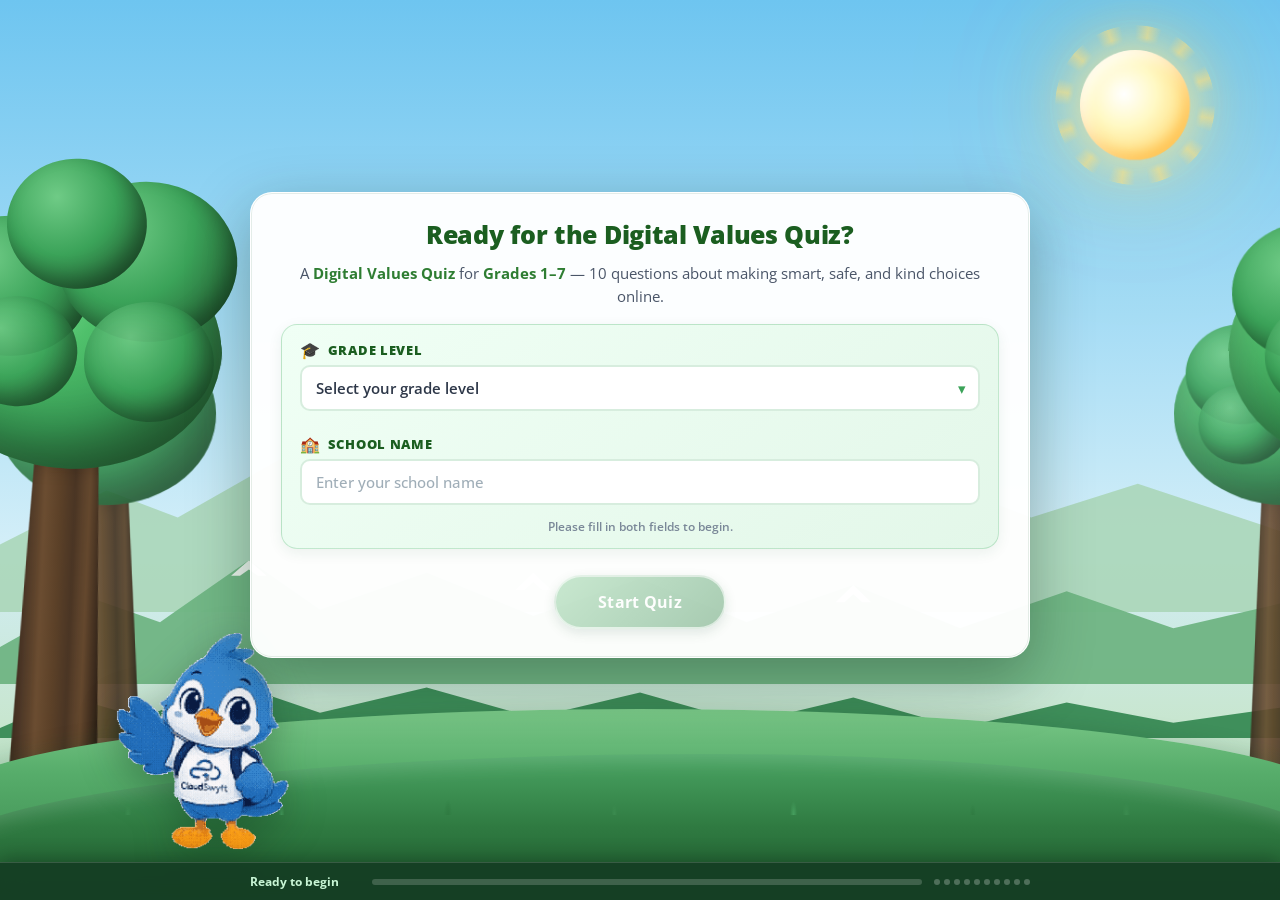
==== assessment/assessment.html @ fed589c4 "Add files via upload" ====
<!DOCTYPE html>
<html lang="en">
<head>
  <meta charset="UTF-8">
  <meta name="viewport" content="width=device-width, initial-scale=1.0">
  <title>Digital Values Quiz · Forest Adventure</title>
  <link href="https://fonts.googleapis.com/css2?family=Open+Sans:wght@400;600;700;800&display=swap" rel="stylesheet">
  <link rel="stylesheet" href="assessment-style.css">
</head>
<body>

  <!-- ============================================== -->
  <!-- FOREST SCENE BACKGROUND                        -->
  <!-- ============================================== -->
  <div class="sky" aria-hidden="true">
    <div class="sun">
      <div class="sun-rays"></div>
      <div class="sun-core"></div>
    </div>
    <div class="cloud cloud-1"></div>
    <div class="cloud cloud-2"></div>
    <div class="cloud cloud-3"></div>
    <div class="cloud cloud-4"></div>
  </div>

  <div class="mountains" aria-hidden="true">
    <svg class="ridge ridge-far" preserveAspectRatio="none" viewBox="0 0 1440 320">
      <path d="M0,220 L120,140 L200,180 L320,90 L440,160 L560,100 L680,170 L800,110
               L920,180 L1040,120 L1160,180 L1280,130 L1440,200 L1440,320 L0,320 Z"
            fill="#a8d5b5"/>
    </svg>
    <svg class="ridge ridge-mid" preserveAspectRatio="none" viewBox="0 0 1440 320">
      <path d="M0,260 L100,180 L180,220 L280,120 L360,200 L480,140 L600,210 L720,150
               L840,220 L960,160 L1080,230 L1200,170 L1320,230 L1440,190 L1440,320 L0,320 Z"
            fill="#6fb583"/>
      <path d="M260,145 L280,120 L300,145 L290,145 L280,135 L270,145 Z" fill="#ffffff" opacity="0.9"/>
      <path d="M580,168 L600,140 L620,168 L610,168 L600,155 L590,168 Z" fill="#ffffff" opacity="0.9"/>
      <path d="M940,188 L960,160 L980,188 L970,188 L960,175 L950,188 Z" fill="#ffffff" opacity="0.9"/>
    </svg>
    <svg class="ridge ridge-near" preserveAspectRatio="none" viewBox="0 0 1440 320">
      <path d="M0,300 L80,240 L160,280 L260,210 L360,270 L480,220 L600,280 L720,230
               L840,290 L960,240 L1080,300 L1200,250 L1320,290 L1440,260 L1440,320 L0,320 Z"
            fill="#3f8f5b"/>
    </svg>
  </div>

  <div class="framing-trees" aria-hidden="true">
    <div class="tree tree-left-front">
      <div class="tree-stack">
        <div class="canopy">
          <div class="leaf-bump bump-1"></div>
          <div class="leaf-bump bump-2"></div>
          <div class="leaf-bump bump-3"></div>
          <div class="leaf-bump bump-4"></div>
          <div class="leaf-bump bump-5"></div>
        </div>
        <div class="trunk"></div>
        <div class="roots"></div>
      </div>
    </div>
    <div class="tree tree-left-back">
      <div class="tree-stack">
        <div class="canopy">
          <div class="leaf-bump bump-1"></div>
          <div class="leaf-bump bump-2"></div>
          <div class="leaf-bump bump-3"></div>
          <div class="leaf-bump bump-4"></div>
        </div>
        <div class="trunk"></div>
        <div class="roots"></div>
      </div>
    </div>
    <div class="tree tree-right-front">
      <div class="tree-stack">
        <div class="canopy">
          <div class="leaf-bump bump-1"></div>
          <div class="leaf-bump bump-2"></div>
          <div class="leaf-bump bump-3"></div>
          <div class="leaf-bump bump-4"></div>
          <div class="leaf-bump bump-5"></div>
        </div>
        <div class="trunk"></div>
        <div class="roots"></div>
      </div>
    </div>
    <div class="tree tree-right-back">
      <div class="tree-stack">
        <div class="canopy">
          <div class="leaf-bump bump-1"></div>
          <div class="leaf-bump bump-2"></div>
          <div class="leaf-bump bump-3"></div>
          <div class="leaf-bump bump-4"></div>
        </div>
        <div class="trunk"></div>
        <div class="roots"></div>
      </div>
    </div>
  </div>

  <div class="terrain" aria-hidden="true">
    <div class="hill hill-back"></div>
    <div class="hill hill-front"></div>
    <div class="grass-blades"></div>
  </div>

  <!-- ============================================== -->
  <!-- MASCOTS                                        -->
  <!-- ============================================== -->
  <div class="mascot-stage" aria-hidden="true">
    <div class="mascot-container mascot-waving visible" id="mascotWaving">
      <img src="images/mascot_waving.gif" alt="" class="mascot-img" />
    </div>

    <div class="mascot-container mascot-answering" id="mascotAnswering">
      <img src="images/mascot_answering.gif" alt="" class="mascot-img" />
    </div>
  </div>

  <!-- ============================================== -->
  <!-- MAIN QUIZ CONTAINER                            -->
  <!-- ============================================== -->
  <div class="assessment-wrapper">

    <!-- ============================================== -->
    <!-- WELCOME / LEARNER INFO SCREEN                  -->
    <!-- ============================================== -->
    <div class="page active" id="page-welcome">
      <div class="instruction-card">
        <h1>Ready for the Digital Values Quiz?</h1>

        <p>
          A <strong>Digital Values Quiz</strong> for <strong>Grades 1–7</strong> —
          10 questions about making smart, safe, and kind choices online.
        </p>

        <!-- ============================================== -->
        <!-- LEARNER INFO FORM                              -->
        <!-- ============================================== -->
        <div class="learner-form" id="learnerForm">

          <div class="form-field">
            <label class="form-label" for="gradeLevel">
              <span class="label-icon" aria-hidden="true">🎓</span>
              Grade Level
            </label>
            <div class="select-wrap">
              <select id="gradeLevel" class="form-input form-select" required>
                <option value="" disabled selected>Select your grade level</option>
                <option value="Grade 1">Grade 1</option>
                <option value="Grade 2">Grade 2</option>
                <option value="Grade 3">Grade 3</option>
                <option value="Grade 4">Grade 4</option>
                <option value="Grade 5">Grade 5</option>
                <option value="Grade 6">Grade 6</option>
                <option value="Grade 7">Grade 7</option>
                <option value="__custom__">Other (please specify)</option>
              </select>
              <span class="select-arrow" aria-hidden="true">▾</span>
            </div>
          </div>

          <div class="form-field form-field-custom" id="customGradeField" hidden>
            <label class="form-label" for="customGrade">
              <span class="label-icon" aria-hidden="true">✏️</span>
              Please specify
            </label>
            <input
              type="text"
              id="customGrade"
              class="form-input"
              placeholder="e.g., Grade 8, Kinder, SPED, etc."
              maxlength="40"
              autocomplete="off"
            />
          </div>

          <div class="form-field">
            <label class="form-label" for="schoolName">
              <span class="label-icon" aria-hidden="true">🏫</span>
              School Name
            </label>
            <input
              type="text"
              id="schoolName"
              class="form-input"
              placeholder="Enter your school name"
              maxlength="80"
              autocomplete="off"
              required
            />
          </div>

          <p class="form-hint" id="formHint">
            Fill in both fields to begin.
          </p>
        </div>

        <button class="start-btn" id="startBtn" disabled>Start Quiz</button>
      </div>
    </div>

    <!-- Question pages will be generated by JavaScript -->
    <div id="questionPages"></div>

  </div>

  <!-- Progress Bar -->
  <div class="progress-container" id="progressContainer">
    <div class="progress-inner">
      <div class="progress-label" id="progressLabel">Question 1 of 10</div>
      <div class="progress-track"><div class="progress-fill" id="progressFill"></div></div>
      <div class="progress-dots" id="progressDots"></div>
    </div>
  </div>

  <!-- ============================================== -->
  <!-- CONFIRM FINISH MODAL                           -->
  <!-- Appears when the learner clicks "Finish"       -->
  <!-- ============================================== -->
  <div class="result-modal" id="confirmModal">
    <div class="result-box confirm-box">
      <div class="confirm-icon" aria-hidden="true">⚠️</div>
      <h2>Finalize your answers?</h2>
      <p>
        Once you finalize, your answers will be <strong>locked in</strong> and
        your score will be submitted. You won't be able to change your answers
        after this step.
      </p>
      <div class="confirm-actions">
        <button class="confirm-btn confirm-cancel" id="confirmCancelBtn" type="button">
          Wait, go back
        </button>
        <button class="confirm-btn confirm-submit" id="confirmSubmitBtn" type="button">
          Yes, finalize
        </button>
      </div>
    </div>
  </div>

  <!-- ============================================== -->
  <!-- RESULT MODAL                                    -->
  <!-- ============================================== -->
  <div class="result-modal" id="resultModal">
    <div class="result-box">
      <div class="result-bird" id="resultBird">
        <div class="mini-bird">
          <div class="mini-body"></div>
          <div class="mini-head"></div>
          <div class="mini-eye"></div>
          <div class="mini-beak"></div>
        </div>
      </div>
      <h2>Quiz Complete!</h2>
      <p id="resultMessage">Saving your answers…</p>
      <div class="result-answers" id="resultAnswers"></div>
      <a href="../results/results.html" class="result-btn" id="viewResultsBtn" style="display:none;">View Results</a>
    </div>
  </div>

  <script src="../shared/questions.js"></script>
  <script src="assessment.js"></script>
</body>
</html>
---- assessment/assessment-style.css ----
/* =================================
   RESET & BASE
================================= */
* {
  margin: 0;
  padding: 0;
  box-sizing: border-box;
}

html, body {
  height: 100%;
  overflow: hidden;
}

body {
  font-family: 'Open Sans', sans-serif;
  min-height: 100vh;
  background: linear-gradient(180deg,
    #6ec5f0 0%,
    #a5dcf5 35%,
    #d2eef8 60%,
    #c8e6d0 80%,
    #8fc99a 100%);
  position: relative;
  display: flex;
  flex-direction: column;
  align-items: center;
  justify-content: center;
  padding: 50px 20px 100px;
}

/* =================================
   SKY LAYER
================================= */
.sky {
  position: fixed;
  inset: 0;
  z-index: 0;
  pointer-events: none;
  overflow: hidden;
  contain: strict;
}

.sun {
  position: absolute;
  top: 50px;
  right: 90px;
  width: 110px;
  height: 110px;
  display: flex;
  align-items: center;
  justify-content: center;
}

.sun-core {
  position: absolute;
  inset: 0;
  border-radius: 50%;
  background: radial-gradient(
    circle at 40% 40%,
    #FFFFFF 0%,
    #FFF9C4 35%,
    #FFE082 70%,
    #FFD54F 100%
  );
  box-shadow:
    inset -6px -8px 12px rgba(255, 143, 0, 0.3),
    inset 6px 8px 14px rgba(255, 255, 255, 0.8),
    0 0 50px rgba(255, 235, 150, 0.9),
    0 0 110px rgba(255, 213, 79, 0.55),
    0 0 200px rgba(255, 213, 79, 0.3);
  animation: sunPulse 5s ease-in-out infinite alternate;
  will-change: transform;
  z-index: 2;
}

.sun-rays {
  position: absolute;
  inset: -25px;
  border-radius: 50%;
  background:
    conic-gradient(
      from 0deg,
      transparent 0deg, rgba(255, 224, 130, 0.55) 10deg, transparent 20deg,
      transparent 30deg, rgba(255, 224, 130, 0.55) 40deg, transparent 50deg,
      transparent 60deg, rgba(255, 224, 130, 0.55) 70deg, transparent 80deg,
      transparent 90deg, rgba(255, 224, 130, 0.55) 100deg, transparent 110deg,
      transparent 120deg, rgba(255, 224, 130, 0.55) 130deg, transparent 140deg,
      transparent 150deg, rgba(255, 224, 130, 0.55) 160deg, transparent 170deg,
      transparent 180deg, rgba(255, 224, 130, 0.55) 190deg, transparent 200deg,
      transparent 210deg, rgba(255, 224, 130, 0.55) 220deg, transparent 230deg,
      transparent 240deg, rgba(255, 224, 130, 0.55) 250deg, transparent 260deg,
      transparent 270deg, rgba(255, 224, 130, 0.55) 280deg, transparent 290deg,
      transparent 300deg, rgba(255, 224, 130, 0.55) 310deg, transparent 320deg,
      transparent 330deg, rgba(255, 224, 130, 0.55) 340deg, transparent 350deg
    );
  -webkit-mask: radial-gradient(circle, transparent 55%, #000 60%, #000 75%, transparent 80%);
  mask: radial-gradient(circle, transparent 55%, #000 60%, #000 75%, transparent 80%);
  animation: sunSpin 24s linear infinite;
  will-change: transform;
  z-index: 1;
}

@keyframes sunPulse {
  0%   { transform: scale(1); }
  100% { transform: scale(1.06); }
}

@keyframes sunSpin {
  0%   { transform: rotate(0deg); }
  100% { transform: rotate(360deg); }
}

.cloud {
  position: absolute;
  background: #ffffff;
  border-radius: 100px;
  box-shadow:
    inset 0 -8px 16px rgba(150, 190, 220, 0.15),
    0 4px 20px rgba(120, 170, 210, 0.15);
  opacity: 0.92;
  will-change: transform;
}

.cloud::before,
.cloud::after {
  content: '';
  position: absolute;
  background: #ffffff;
  border-radius: 50%;
  box-shadow: inset 0 -6px 12px rgba(150, 190, 220, 0.12);
}

.cloud-1 {
  width: 200px; height: 60px; top: 8%; left: -220px;
  animation: cloudDrift1 42s linear infinite;
}
.cloud-1::before { width: 90px; height: 90px; top: -42px; left: 30px; }
.cloud-1::after  { width: 72px; height: 72px; top: -28px; right: 24px; }

.cloud-2 {
  width: 150px; height: 48px; top: 18%; left: -220px; opacity: 0.85;
  animation: cloudDrift2 55s linear infinite; animation-delay: -12s;
}
.cloud-2::before { width: 68px; height: 68px; top: -32px; left: 22px; }
.cloud-2::after  { width: 54px; height: 54px; top: -22px; right: 18px; }

.cloud-3 {
  width: 110px; height: 36px; top: 28%; left: -220px; opacity: 0.75;
  animation: cloudDrift3 70s linear infinite; animation-delay: -28s;
}
.cloud-3::before { width: 50px; height: 50px; top: -24px; left: 15px; }
.cloud-3::after  { width: 40px; height: 40px; top: -16px; right: 13px; }

.cloud-4 {
  width: 85px; height: 28px; top: 5%; left: -220px; opacity: 0.7;
  animation: cloudDrift4 85s linear infinite; animation-delay: -50s;
}
.cloud-4::before { width: 38px; height: 38px; top: -18px; left: 12px; }
.cloud-4::after  { width: 30px; height: 30px; top: -12px; right: 10px; }

@keyframes cloudDrift1 { 0% { transform: translateX(0); } 100% { transform: translateX(calc(100vw + 260px)); } }
@keyframes cloudDrift2 { 0% { transform: translateX(0); } 100% { transform: translateX(calc(100vw + 220px)); } }
@keyframes cloudDrift3 { 0% { transform: translateX(0); } 100% { transform: translateX(calc(100vw + 180px)); } }
@keyframes cloudDrift4 { 0% { transform: translateX(0); } 100% { transform: translateX(calc(100vw + 140px)); } }

/* =================================
   DISTANT MOUNTAINS
================================= */
.mountains {
  position: fixed;
  left: 0;
  right: 0;
  bottom: 18vh;
  height: 42vh;
  z-index: 1;
  pointer-events: none;
  contain: strict;
}

.ridge {
  position: absolute;
  left: 0;
  width: 100%;
  display: block;
}

.ridge-far  { bottom: 14vh; height: 24vh; opacity: 0.85; }
.ridge-mid  { bottom: 6vh;  height: 22vh; opacity: 0.95; }
.ridge-near { bottom: 0;    height: 18vh; }

/* =================================
   FRAMING TREES
================================= */
.framing-trees {
  position: fixed;
  inset: 0;
  z-index: 2;
  pointer-events: none;
  contain: strict;
}

.tree {
  position: absolute;
  bottom: 0;
  width: 0;
  height: 0;
}

.tree-stack {
  position: absolute;
  bottom: 0;
  left: 0;
  display: flex;
  flex-direction: column;
  align-items: center;
  justify-content: flex-end;
  transform-origin: bottom center;
}

.trunk {
  position: relative;
  width: 90px;
  height: 52vh;
  background: linear-gradient(90deg,
    #2b1c11 0%, #4a3524 15%, #6b4d31 30%, #5c4128 45%,
    #4a3524 60%, #6b4d31 75%, #4a3524 88%, #2b1c11 100%);
  border-radius: 8px 8px 4px 4px;
  clip-path: polygon(18% 0%, 82% 0%, 100% 100%, 0% 100%);
  box-shadow:
    inset -12px 0 24px rgba(0, 0, 0, 0.45),
    inset 12px 0 20px rgba(255, 220, 180, 0.06);
  z-index: 2;
}

.roots {
  position: relative;
  width: 150px;
  height: 40px;
  margin-top: -12px;
  border-radius: 50% 50% 40% 40% / 100% 100% 20% 20%;
  background: radial-gradient(
    ellipse at 50% 15%,
    #4a3524 0%, #3d2a1c 45%, #2b1c11 80%, #1a0f08 100%);
  box-shadow:
    inset -10px -8px 20px rgba(0, 0, 0, 0.5),
    inset 10px -6px 16px rgba(255, 220, 180, 0.05);
  z-index: 1;
}

.canopy {
  position: relative;
  width: 0;
  height: 0;
  margin-bottom: -10px;
  z-index: 3;
  animation: canopySway 9s ease-in-out infinite alternate;
  transform-origin: center bottom;
}

@keyframes canopySway {
  0%   { transform: rotate(-1.2deg); }
  100% { transform: rotate(1.2deg); }
}

.canopy::before {
  content: '';
  position: absolute;
  left: 50%;
  bottom: 0;
  transform: translate(-50%, 0);
  width: 300px;
  height: 240px;
  background: radial-gradient(
    ellipse at 35% 30%,
    #7cdb93 0%, #4fc06b 25%, #3ba359 55%, #2f7a41 80%, #1a4525 100%);
  border-radius: 50%;
  box-shadow:
    inset -20px -30px 60px rgba(0, 0, 0, 0.35),
    inset 15px 20px 40px rgba(255, 255, 255, 0.08);
}

.leaf-bump {
  position: absolute;
  border-radius: 50%;
  background: radial-gradient(
    circle at 35% 30%,
    #6fcb86 0%, #3ba359 45%, #245f33 85%, #1a4525 100%);
  box-shadow: inset -8px -10px 20px rgba(0, 0, 0, 0.3);
}

.bump-1 { width: 160px; height: 140px; bottom: 110px; left: 50%; transform: translateX(-90%); }
.bump-2 { width: 180px; height: 160px; bottom: 130px; left: 50%; transform: translateX(-10%); }
.bump-3 { width: 140px; height: 130px; bottom: 180px; left: 50%; transform: translateX(-50%); }
.bump-4 { width: 120px; height: 110px; bottom: 60px;  left: 50%; transform: translateX(-95%); opacity: 0.9; }
.bump-5 { width: 130px; height: 120px; bottom: 50px;  left: 50%; transform: translateX(10%);  opacity: 0.9; }

.tree-left-front { left: -40px; bottom: -6vh; }
.tree-left-front .tree-stack { transform: rotate(2.5deg); transform-origin: bottom center; }
.tree-left-front .trunk { width: 100px; height: 52vh; }
.tree-left-front .roots { width: 170px; }
.tree-left-front .canopy { animation-name: canopySwayLeft; }

@keyframes canopySwayLeft {
  0%   { transform: rotate(-2deg); }
  100% { transform: rotate(1deg); }
}

.tree-left-back { left: 60px; bottom: -3vh; z-index: -1; opacity: 0.9; }
.tree-left-back .tree-stack { transform: rotate(-1deg); transform-origin: bottom center; }
.tree-left-back .trunk { width: 65px; height: 46vh; }
.tree-left-back .roots { width: 110px; height: 30px; }
.tree-left-back .canopy::before { width: 220px; height: 180px; }
.tree-left-back .bump-1 { width: 110px; height: 100px; bottom: 80px; }
.tree-left-back .bump-2 { width: 130px; height: 110px; bottom: 95px; }
.tree-left-back .bump-3 { width: 100px; height: 90px; bottom: 130px; }
.tree-left-back .bump-4 { width: 90px; height: 80px; bottom: 40px; }
.tree-left-back .bump-5 { display: none; }

.tree-right-front { right: -40px; bottom: -6vh; }
.tree-right-front .tree-stack { transform: rotate(-2.5deg); transform-origin: bottom center; }
.tree-right-front .trunk { width: 100px; height: 52vh; }
.tree-right-front .roots { width: 170px; }
.tree-right-front .canopy { animation-name: canopySwayRight; }

@keyframes canopySwayRight {
  0%   { transform: rotate(2deg); }
  100% { transform: rotate(-1deg); }
}

.tree-right-back { right: 60px; bottom: -3vh; z-index: -1; opacity: 0.9; }
.tree-right-back .tree-stack { transform: rotate(1deg); transform-origin: bottom center; }
.tree-right-back .trunk { width: 65px; height: 46vh; }
.tree-right-back .roots { width: 110px; height: 30px; }
.tree-right-back .canopy::before { width: 220px; height: 180px; }
.tree-right-back .bump-1 { width: 110px; height: 100px; bottom: 80px; }
.tree-right-back .bump-2 { width: 130px; height: 110px; bottom: 95px; }
.tree-right-back .bump-3 { width: 100px; height: 90px; bottom: 130px; }
.tree-right-back .bump-4 { width: 90px; height: 80px; bottom: 40px; }
.tree-right-back .bump-5 { display: none; }

/* =================================
   GRASS TERRAIN
================================= */
.terrain {
  position: fixed;
  bottom: 0;
  left: 0;
  right: 0;
  height: 25vh;
  z-index: 3;
  pointer-events: none;
  contain: strict;
}

.hill-back {
  position: absolute;
  bottom: 15%;
  left: -5%;
  width: 110%;
  height: 70%;
  background: linear-gradient(180deg, #7ac888 0%, #57ad6b 40%, #3d8d51 100%);
  border-radius: 50% 50% 0 0 / 60% 60% 0 0;
  box-shadow: 0 -4px 20px rgba(20, 60, 30, 0.15);
}

.hill-front {
  position: absolute;
  bottom: 0;
  left: -5%;
  width: 110%;
  height: 65%;
  background: linear-gradient(180deg, #4aa563 0%, #2f7a41 50%, #1e5a2e 100%);
  border-radius: 55% 45% 0 0 / 70% 70% 0 0;
  box-shadow: inset 0 6px 20px rgba(255, 255, 255, 0.15);
}

.grass-blades {
  position: absolute;
  bottom: 38%;
  left: 0;
  right: 0;
  height: 40px;
  background-image:
    radial-gradient(ellipse 6px 22px at 10% 100%, #3d8d51 0%, transparent 60%),
    radial-gradient(ellipse 5px 18px at 22% 100%, #4aa563 0%, transparent 60%),
    radial-gradient(ellipse 7px 26px at 35% 100%, #2f7a41 0%, transparent 60%),
    radial-gradient(ellipse 5px 20px at 48% 100%, #3d8d51 0%, transparent 60%),
    radial-gradient(ellipse 6px 24px at 62% 100%, #4aa563 0%, transparent 60%),
    radial-gradient(ellipse 5px 18px at 76% 100%, #2f7a41 0%, transparent 60%),
    radial-gradient(ellipse 7px 22px at 88% 100%, #3d8d51 0%, transparent 60%);
  background-repeat: no-repeat;
  background-size: 100% 100%;
  opacity: 0.85;
}

/* =========================================================
   MASCOT STAGE
========================================================= */
.mascot-stage {
  position: fixed;
  inset: 0;
  pointer-events: none;
  z-index: 8;
  overflow: visible;
}

.mascot-container {
  position: absolute;
  bottom: -3vh;
  left: 2vw;
  line-height: 0;
  opacity: 0;
  visibility: hidden;
  transform: translateY(20px);
  transition:
    opacity 0.6s ease,
    transform 0.6s cubic-bezier(0.22, 0.9, 0.3, 1),
    visibility 0s linear 0.6s;
}

.mascot-container.visible {
  opacity: 1;
  visibility: visible;
  transform: translateY(0);
  transition:
    opacity 0.6s ease,
    transform 0.6s cubic-bezier(0.22, 0.9, 0.3, 1),
    visibility 0s linear 0s;
}

.mascot-waving {
  transform: translateY(0);
  transition:
    opacity 0.6s ease,
    transform 0.6s ease,
    visibility 0s linear 0.6s;
}

.mascot-waving.visible {
  transform: translateY(0);
}

.mascot-waving.fading-out {
  opacity: 0;
  visibility: visible;
  transform: translateY(0);
  transition:
    opacity 0.6s ease,
    transform 0.6s ease,
    visibility 0s linear 0.6s;
}

.mascot-img {
  display: block;
  width: clamp(250px, 29vw, 400px);
  height: auto;
  filter: drop-shadow(0 12px 20px rgba(10, 40, 20, 0.35));
}

.bird-container {
  display: none;
}

/* =========================================================
   ASSESSMENT WRAPPER
========================================================= */
.assessment-wrapper {
  width: 100%;
  max-width: 780px;
  min-width: 0;
  position: relative;
  z-index: 10;
  display: flex;
  flex-direction: column;
  align-items: stretch;
}

.page {
  display: none;
  width: 100%;
}

.page.active {
  display: block;
  width: 100%;
  animation: cardEnter 0.55s cubic-bezier(0.22, 0.85, 0.35, 1) forwards;
}

@keyframes cardEnter {
  0%   { opacity: 0; transform: scale(0.75) translateY(20px); }
  100% { opacity: 1; transform: scale(1) translateY(0); }
}

.page.leaving {
  display: block;
  position: absolute;
  top: 50%;
  left: 50%;
  width: 100%;
  max-width: 780px;
  pointer-events: none;
  transform-origin: center;
  animation: cardExit 0.4s cubic-bezier(0.6, 0, 0.9, 0.4) forwards;
}

@keyframes cardExit {
  0%   { opacity: 1; transform: translate(-50%, -50%) scale(1); }
  100% { opacity: 0; transform: translate(-50%, -50%) scale(1.5); }
}

/* =========================================================
   INSTRUCTION CARD
========================================================= */
.instruction-card {
  background: rgba(255, 255, 255, 0.97);
  border-radius: 22px;
  border: 1px solid rgba(255, 255, 255, 0.85);
  box-shadow:
    0 20px 60px rgba(10, 40, 20, 0.35),
    0 0 0 1px rgba(20, 90, 45, 0.1) inset;
  padding: 26px 30px 28px;
  text-align: center;
  width: 100%;
  box-sizing: border-box;
}

.instruction-card h1 {
  font-size: 1.55rem;
  font-weight: 800;
  color: #1B5E20;
  margin-bottom: 12px;
  letter-spacing: -0.3px;
  line-height: 1.25;
}

.instruction-card p {
  font-size: 0.92rem;
  color: #4A5568;
  line-height: 1.55;
  margin-bottom: 10px;
}

.instruction-card p strong { color: #2E7D32; font-weight: 700; }

/* =========================================================
   LEARNER INFO FORM
========================================================= */
.learner-form {
  display: flex;
  flex-direction: column;
  gap: 12px;
  margin: 16px 0 14px;
  padding: 16px 18px 12px;
  background: linear-gradient(145deg, #F0FFF5, #E3F7E9);
  border-radius: 16px;
  border: 1.5px solid rgba(59, 163, 89, 0.25);
  box-shadow: 0 4px 14px rgba(20, 90, 45, 0.08);
  text-align: left;
}

.form-field {
  display: flex;
  flex-direction: column;
  gap: 6px;
}

.form-label {
  display: flex;
  align-items: center;
  gap: 7px;
  font-size: 0.8rem;
  font-weight: 800;
  color: #1B5E20;
  text-transform: uppercase;
  letter-spacing: 0.7px;
}

.label-icon {
  font-size: 1rem;
  line-height: 1;
}

.form-input {
  font-family: 'Open Sans', sans-serif;
  font-size: 0.95rem;
  font-weight: 600;
  color: #2D3748;
  padding: 11px 14px;
  border: 2px solid rgba(59, 163, 89, 0.2);
  border-radius: 10px;
  background: #ffffff;
  outline: none;
  transition: border-color 0.2s ease, box-shadow 0.2s ease, background 0.2s ease;
  width: 100%;
  box-sizing: border-box;
  -webkit-appearance: none;
  appearance: none;
}

.form-input::placeholder {
  color: #a0aeb8;
  font-weight: 500;
}

.form-input:focus {
  border-color: #3ba359;
  box-shadow: 0 0 0 4px rgba(59, 163, 89, 0.15);
  background: #ffffff;
}

.form-input.filled {
  border-color: #3ba359;
  background: #F0FFF5;
}

.select-wrap {
  position: relative;
  width: 100%;
}

.form-select {
  cursor: pointer;
  padding-right: 40px;
  background-image: none;
}

.select-arrow {
  position: absolute;
  right: 14px;
  top: 50%;
  transform: translateY(-50%);
  font-size: 0.95rem;
  color: #3ba359;
  pointer-events: none;
  transition: transform 0.2s ease;
}

.form-select:focus + .select-arrow {
  transform: translateY(-50%) rotate(180deg);
}

.form-field-custom {
  max-height: 0;
  opacity: 0;
  overflow: hidden;
  transition:
    max-height 0.35s cubic-bezier(0.22, 1, 0.36, 1),
    opacity 0.3s ease;
}

.form-field-custom.revealed {
  max-height: 140px;
  opacity: 1;
}

.form-field-custom[hidden] {
  display: block;
  max-height: 0;
  opacity: 0;
  pointer-events: none;
}

.form-field-custom.revealed[hidden] {
  max-height: 140px;
  opacity: 1;
  pointer-events: auto;
}

.form-hint {
  font-size: 0.78rem !important;
  font-weight: 600 !important;
  color: #7a8898 !important;
  margin: 0 !important;
  text-align: center;
  transition: color 0.25s ease;
}

.form-hint.ready { color: #2E7D32 !important; }
.form-hint.error { color: #d32f2f !important; animation: shake 0.4s ease; }

/* =========================================================
   START BUTTON
========================================================= */
.start-btn {
  margin-top: 12px;
  padding: 14px 42px;
  background: linear-gradient(135deg, #7cdb93, #3ba359);
  color: #fff;
  border: 2px solid rgba(255, 255, 255, 0.6);
  border-radius: 60px;
  font-family: 'Open Sans', sans-serif;
  font-size: 1rem;
  font-weight: 700;
  cursor: pointer;
  transition: transform 0.2s ease, box-shadow 0.2s ease, opacity 0.25s ease, filter 0.25s ease;
  box-shadow:
    0 8px 24px rgba(20, 90, 45, 0.5),
    0 0 0 4px rgba(255, 255, 255, 0.18);
  letter-spacing: 0.3px;
}

.start-btn:hover:not(:disabled) {
  transform: translateY(-3px);
  box-shadow:
    0 12px 32px rgba(20, 90, 45, 0.7),
    0 0 0 6px rgba(255, 255, 255, 0.28);
}

.start-btn:active:not(:disabled) { transform: translateY(0) scale(0.98); }

.start-btn:disabled {
  opacity: 0.5;
  cursor: not-allowed;
  filter: grayscale(0.35);
  box-shadow:
    0 4px 12px rgba(20, 90, 45, 0.25),
    0 0 0 3px rgba(255, 255, 255, 0.12);
}

/* =========================================================
   QUESTION CONTAINER
========================================================= */
.question-container {
  background: rgba(255, 255, 255, 0.97);
  border-radius: 24px;
  border: 1px solid rgba(255, 255, 255, 0.85);
  box-shadow:
    0 20px 60px rgba(10, 40, 20, 0.35),
    0 0 0 1px rgba(20, 90, 45, 0.12) inset;
  padding: 30px 40px 36px;
  display: flex;
  flex-direction: column;
  gap: 22px;
  width: 100%;
  min-height: 380px;
  box-sizing: border-box;
}

.question-header {
  text-align: left;
  border-bottom: 1px solid rgba(0, 0, 0, 0.06);
  padding-bottom: 16px;
}

.q-number {
  display: inline-block;
  background: linear-gradient(135deg, #7cdb93, #3ba359);
  color: #fff;
  font-size: 11px;
  font-weight: 700;
  text-transform: uppercase;
  letter-spacing: 1.2px;
  padding: 5px 14px;
  border-radius: 60px;
  margin-bottom: 12px;
}

.question-header h2 {
  font-size: 1.6rem;
  font-weight: 800;
  color: #1B5E20;
  line-height: 1.3;
}

.radio-input {
  display: flex;
  justify-content: flex-start;
  padding-left: 20px;
  overflow: visible;
  flex: 1;
}

.selector {
  display: flex;
  flex-direction: column;
  gap: 4px;
  width: 100%;
}

.choice {
  margin: 8px 0;
  display: flex;
  align-items: center;
  cursor: pointer;
  padding: 6px 10px;
  border-radius: 12px;
  transition: background 0.2s ease;
  width: 100%;
  box-sizing: border-box;
}

.choice:hover { background: rgba(46, 125, 50, 0.06); }

.choice > div {
  position: relative;
  width: 44px;
  height: 44px;
  margin-right: 20px;
  z-index: 0;
  flex-shrink: 0;
  overflow: visible;
}

.choice-circle {
  appearance: none;
  -webkit-appearance: none;
  height: 100%;
  width: 100%;
  border-radius: 100%;
  border-width: 9px;
  border-style: solid;
  border-color: rgba(245, 245, 245, 0.55);
  cursor: pointer;
  box-shadow: 0px 0px 20px -13px gray, 0px 0px 20px -14px gray inset;
  position: relative;
  z-index: 2;
}

.ball {
  z-index: 1;
  position: absolute;
  inset: 0;
  transform: translateX(-95px);
  box-shadow:
    rgba(0, 0, 0, 0.17) 0px -10px 10px 0px inset,
    rgba(0, 0, 0, 0.15) 0px -15px 15px 0px inset,
    rgba(0, 0, 0, 0.1) 0px -40px 20px 0px inset,
    rgba(0, 0, 0, 0.09) 0px 4px 2px;
  border-radius: 100%;
  transition: transform 700ms cubic-bezier(1, -0.4, 0, 1.4), opacity 250ms ease;
  background-color: rgb(232, 232, 232);
  opacity: 0;
}

.choice-circle:checked + .ball {
  transform: translateX(0);
  opacity: 1;
  background-color: #2E7D32;
  box-shadow:
    rgba(0, 0, 0, 0.17) 0px -10px 10px 0px inset,
    rgba(0, 0, 0, 0.15) 0px -15px 15px 0px inset,
    rgba(46, 125, 50, 0.35) 0px -40px 20px 0px inset,
    rgba(0, 0, 0, 0.09) 0px 4px 2px;
}

.choice-name {
  color: rgb(177, 176, 176);
  font-size: 28px;
  font-weight: 900;
  font-family: monospace;
  cursor: pointer;
  transition: color 0.2s ease;
  user-select: none;
  line-height: 1;
  flex-shrink: 0;
}

.choice-circle:checked ~ .choice-name { color: #2E7D32; }

.choice-text {
  font-size: 1.05rem;
  font-weight: 600;
  color: #2D3748;
  margin-left: 18px;
  cursor: pointer;
  user-select: none;
  line-height: 1.4;
  transition: color 0.2s ease;
  flex: 1;
}

.choice-circle:checked ~ .choice-text { color: #1B5E20; }
.choice:hover .choice-text { color: #2E7D32; }

.question-container.error-state {
  border-color: #e74c3c;
  animation: shake 0.4s ease;
}

/* =========================================================
   NAVIGATION BUTTONS
========================================================= */
.nav-row {
  display: flex;
  justify-content: space-between;
  align-items: center;
  margin-top: 20px;
  gap: 16px;
  width: 100%;
}

.nav-btn {
  padding: 12px 32px;
  border: none;
  border-radius: 60px;
  font-family: 'Open Sans', sans-serif;
  font-size: 0.9rem;
  font-weight: 700;
  cursor: pointer;
  transition: transform 0.15s ease, box-shadow 0.15s ease;
  letter-spacing: 0.3px;
}

.prev-btn {
  background: rgba(255, 255, 255, 0.9);
  color: #4A5568;
  border: 1px solid rgba(0, 0, 0, 0.08);
  box-shadow: 0 4px 12px rgba(0, 0, 0, 0.06);
}

.prev-btn:hover:not(:disabled) { background: #fff; transform: translateY(-2px); }
.prev-btn:disabled { opacity: 0.4; cursor: not-allowed; }

.next-btn {
  background: linear-gradient(135deg, #7cdb93, #3ba359);
  color: #fff;
  box-shadow: 0 6px 20px rgba(20, 90, 45, 0.45);
}

.next-btn:hover { transform: translateY(-2px); }

.finish-btn {
  background: linear-gradient(135deg, #7cdb93, #2E7D32);
  color: #fff;
  box-shadow: 0 6px 20px rgba(46, 125, 50, 0.45);
}

.finish-btn:hover { transform: translateY(-2px); }
.nav-btn:active { transform: scale(0.97); }

@keyframes shake {
  0%, 100% { transform: translateX(0); }
  25% { transform: translateX(-8px); }
  50% { transform: translateX(8px); }
  75% { transform: translateX(-5px); }
}

/* =========================================================
   PROGRESS BAR
========================================================= */
.progress-container {
  position: fixed;
  bottom: 0;
  left: 0;
  width: 100%;
  z-index: 100;
  padding: 10px 20px;
  background: rgba(20, 60, 35, 0.9);
  backdrop-filter: blur(12px);
  -webkit-backdrop-filter: blur(12px);
  border-top: 1px solid rgba(255, 255, 255, 0.15);
  box-shadow: 0 -2px 20px rgba(0, 20, 10, 0.35);
}

.progress-inner {
  max-width: 780px;
  margin: 0 auto;
  display: flex;
  align-items: center;
  gap: 12px;
}

.progress-label {
  font-size: 12px;
  font-weight: 700;
  color: #C8F5D5;
  white-space: nowrap;
  min-width: 110px;
}

.progress-track {
  flex: 1;
  height: 6px;
  background: rgba(255, 255, 255, 0.18);
  border-radius: 10px;
  overflow: hidden;
}

.progress-fill {
  height: 100%;
  width: 0;
  background: linear-gradient(90deg, #7cdb93, #4dd06a);
  border-radius: 10px;
  transition: width 0.4s cubic-bezier(0.4, 0, 0.2, 1);
  box-shadow: 0 0 12px rgba(124, 219, 147, 0.6);
}

.progress-dots { display: flex; gap: 4px; }

.progress-dots .dot {
  width: 6px;
  height: 6px;
  border-radius: 50%;
  background: rgba(255, 255, 255, 0.25);
  transition: background 0.25s ease, transform 0.25s ease;
}

.progress-dots .dot.active { background: #7cdb93; transform: scale(1.3); }
.progress-dots .dot.completed { background: #4dd06a; }

/* =========================================================
   MODALS (shared base)
========================================================= */
.result-modal {
  display: none;
  position: fixed;
  inset: 0;
  background: rgba(10, 30, 15, 0.75);
  backdrop-filter: blur(6px);
  -webkit-backdrop-filter: blur(6px);
  z-index: 200;
  justify-content: center;
  align-items: center;
  padding: 20px;
}

.result-modal.active { display: flex; }

.result-box {
  background: #fff;
  border-radius: 28px;
  padding: 36px 32px;
  max-width: 520px;
  width: 100%;
  text-align: center;
  box-shadow: 0 30px 80px rgba(0, 30, 15, 0.5);
  animation: modalPop 0.4s cubic-bezier(0.34, 1.56, 0.64, 1);
  max-height: 90vh;
  overflow-y: auto;
}

@keyframes modalPop {
  0% { transform: scale(0.85); opacity: 0; }
  100% { transform: scale(1); opacity: 1; }
}

/* =========================================================
   CONFIRM FINISH MODAL — unique styles
========================================================= */
.confirm-box {
  max-width: 460px;
  padding: 32px 28px 26px;
}

.confirm-icon {
  font-size: 3rem;
  line-height: 1;
  margin-bottom: 12px;
  animation: confirmWiggle 1.6s ease-in-out infinite;
}

@keyframes confirmWiggle {
  0%, 100% { transform: rotate(0deg); }
  25%      { transform: rotate(-8deg); }
  75%      { transform: rotate(8deg); }
}

.confirm-box h2 {
  font-size: 1.5rem;
  font-weight: 800;
  color: #1B5E20;
  margin-bottom: 12px;
  letter-spacing: -0.3px;
}

.confirm-box p {
  font-size: 0.95rem;
  color: #4A5568;
  line-height: 1.55;
  margin-bottom: 24px;
}

.confirm-box p strong {
  color: #b8451a;
  font-weight: 800;
}

.confirm-actions {
  display: flex;
  gap: 12px;
  justify-content: center;
  flex-wrap: wrap;
}

.confirm-btn {
  padding: 12px 26px;
  border: none;
  border-radius: 60px;
  font-family: 'Open Sans', sans-serif;
  font-size: 0.92rem;
  font-weight: 700;
  cursor: pointer;
  letter-spacing: 0.3px;
  transition: transform 0.15s ease, box-shadow 0.15s ease, background 0.2s ease;
  min-width: 140px;
}

.confirm-cancel {
  background: rgba(255, 255, 255, 0.95);
  color: #4A5568;
  border: 1.5px solid rgba(0, 0, 0, 0.1);
  box-shadow: 0 4px 12px rgba(0, 0, 0, 0.06);
}

.confirm-cancel:hover {
  background: #fff;
  transform: translateY(-2px);
  box-shadow: 0 6px 16px rgba(0, 0, 0, 0.1);
}

.confirm-submit {
  background: linear-gradient(135deg, #7cdb93, #3ba359);
  color: #fff;
  box-shadow: 0 6px 20px rgba(20, 90, 45, 0.45);
}

.confirm-submit:hover {
  transform: translateY(-2px);
  box-shadow: 0 10px 26px rgba(20, 90, 45, 0.6);
}

.confirm-btn:active { transform: scale(0.97); }

/* =========================================================
   RESULT MODAL — content
========================================================= */
.result-bird { display: flex; justify-content: center; margin-bottom: 16px; }

.mini-bird {
  position: relative;
  width: 70px;
  height: 60px;
  animation: birdBob 1.8s ease-in-out infinite alternate;
}

.mini-body {
  position: absolute;
  bottom: 0;
  left: 8px;
  width: 52px;
  height: 42px;
  background: linear-gradient(145deg, #4FC3F7, #0288D1);
  border-radius: 50% 50% 45% 55%;
  box-shadow: 0 4px 12px rgba(2, 136, 209, 0.3);
}

.mini-head {
  position: absolute;
  top: 4px;
  right: 6px;
  width: 34px;
  height: 34px;
  background: linear-gradient(145deg, #4FC3F7, #0288D1);
  border-radius: 50%;
  z-index: 2;
}

.mini-eye {
  position: absolute;
  top: 14px;
  right: 16px;
  width: 10px;
  height: 10px;
  background: #fff;
  border-radius: 50%;
  border: 2px solid #01579B;
  z-index: 3;
}

.mini-eye::after {
  content: '';
  position: absolute;
  top: 2px;
  right: 2px;
  width: 4px;
  height: 4px;
  background: #01579B;
  border-radius: 50%;
}

.mini-beak {
  position: absolute;
  top: 22px;
  right: -1px;
  width: 0;
  height: 0;
  border-top: 5px solid transparent;
  border-bottom: 5px solid transparent;
  border-left: 11px solid #FF8F00;
  z-index: 4;
}

.result-box h2 {
  font-size: 1.6rem;
  font-weight: 800;
  color: #1B5E20;
  margin-bottom: 8px;
}

.result-box p {
  font-size: 0.95rem;
  color: #4A5568;
  line-height: 1.5;
  margin-bottom: 18px;
}

.result-answers {
  background: #F0FFF5;
  border-radius: 14px;
  padding: 14px 18px;
  margin-bottom: 20px;
  text-align: left;
  max-height: 260px;
  overflow-y: auto;
  display: grid;
  grid-template-columns: 1fr 1fr;
  gap: 6px;
}

.result-answers .answer-item {
  display: flex;
  justify-content: space-between;
  align-items: center;
  padding: 6px 10px;
  border-radius: 8px;
  background: #fff;
  font-size: 0.82rem;
  border: 1px solid rgba(0, 0, 0, 0.04);
}

.result-answers .answer-q { font-weight: 600; color: #2D3748; }

.result-answers .answer-val {
  font-weight: 700;
  color: #2E7D32;
  background: #E8F5E9;
  padding: 2px 10px;
  border-radius: 20px;
  font-size: 0.75rem;
}

.result-btn {
  display: inline-block;
  padding: 12px 36px;
  background: linear-gradient(135deg, #7cdb93, #3ba359);
  color: #fff;
  text-decoration: none;
  border-radius: 60px;
  font-size: 0.95rem;
  font-weight: 700;
  transition: transform 0.2s ease, opacity 0.3s ease;
  box-shadow: 0 8px 24px rgba(20, 90, 45, 0.45);
}

.result-btn:hover { transform: translateY(-2px); }

/* REDUCED MOTION */
@media (prefers-reduced-motion: reduce) {
  .cloud, .sun-core, .sun-rays, .canopy,
  .mascot-container, .mini-bird, .confirm-icon,
  .page.active, .page.leaving,
  .form-field-custom {
    animation: none !important;
    transition: none !important;
  }
}

/* RESPONSIVE — TABLET */
@media (max-width: 900px) {
  .mountains { height: 38vh; bottom: 16vh; }
  .ridge-far  { height: 20vh; bottom: 12vh; }
  .ridge-mid  { height: 19vh; bottom: 5vh;  }
  .ridge-near { height: 16vh; bottom: 0;    }

  .tree-left-front .trunk,
  .tree-right-front .trunk { width: 85px; height: 48vh; }
  .tree-left-front .canopy::before,
  .tree-right-front .canopy::before { width: 260px; height: 210px; }

  .tree-left-back, .tree-right-back { bottom: -2vh; }
  .tree-left-back .trunk,
  .tree-right-back .trunk { height: 42vh; }

  .mascot-img { width: clamp(230px, 33vw, 360px); }
}

/* RESPONSIVE — MOBILE */
@media (max-width: 700px) {
  body { padding: 30px 14px 100px; }

  .sun { width: 80px; height: 80px; top: 30px; right: 30px; }

  .cloud-1 { width: 130px; height: 40px; }
  .cloud-2 { width: 100px; height: 34px; }
  .cloud-3 { width: 75px; height: 26px; }
  .cloud-4 { width: 60px; height: 20px; }

  .mountains { height: 32vh; bottom: 14vh; }
  .ridge-far  { height: 18vh; bottom: 10vh; }
  .ridge-mid  { height: 16vh; bottom: 4vh;  }
  .ridge-near { height: 14vh; bottom: 0;    }

  .tree-left-front { left: -50px; bottom: -5vh; }
  .tree-right-front { right: -50px; bottom: -5vh; }
  .tree-left-front .trunk,
  .tree-right-front .trunk { width: 70px; height: 40vh; }
  .tree-left-front .canopy::before,
  .tree-right-front .canopy::before { width: 200px; height: 165px; }

  .tree-left-back { left: 20px; bottom: -3vh; }
  .tree-right-back { right: 20px; bottom: -3vh; }
  .tree-left-back .trunk,
  .tree-right-back .trunk { width: 50px; height: 34vh; }

  .mascot-container { left: 1vw; bottom: -2vh; }
  .mascot-img { width: clamp(170px, 40vw, 270px); }

  .progress-container { padding: 8px 14px; }
  .progress-label { font-size: 10px; min-width: 90px; }
  .progress-track { height: 5px; }
  .progress-dots { display: none; }

  .instruction-card {
    padding: 22px 20px 22px;
    border-radius: 18px;
  }
  .instruction-card h1 { font-size: 1.3rem; margin-bottom: 10px; }
  .instruction-card p { font-size: 0.85rem; line-height: 1.5; margin-bottom: 8px; }

  .learner-form {
    padding: 14px 14px 12px;
    gap: 12px;
    margin: 14px 0 14px;
  }
  .form-label { font-size: 0.72rem; }
  .form-input { font-size: 0.88rem; padding: 10px 12px; }
  .form-hint { font-size: 0.72rem !important; }

  .start-btn {
    padding: 13px 36px;
    font-size: 0.95rem;
  }

  .question-container {
    padding: 22px 22px 26px;
    border-radius: 20px;
    gap: 16px;
    min-height: 320px;
  }
  .question-header h2 { font-size: 1.2rem; }

  .radio-input { padding-left: 8px; }

  .choice > div { width: 38px; height: 38px; margin-right: 14px; }
  .choice-name { font-size: 24px; }
  .choice-text { font-size: 0.9rem; margin-left: 12px; }

  .nav-row { margin-top: 16px; gap: 10px; }
  .nav-btn { padding: 10px 24px; font-size: 0.85rem; }

  .result-box { padding: 28px 22px; }
  .result-box h2 { font-size: 1.3rem; }
  .result-answers { grid-template-columns: 1fr; max-height: 220px; }

  .confirm-box { padding: 26px 20px 22px; }
  .confirm-icon { font-size: 2.5rem; }
  .confirm-box h2 { font-size: 1.25rem; }
  .confirm-box p { font-size: 0.85rem; margin-bottom: 20px; }
  .confirm-actions { gap: 8px; flex-direction: column; }
  .confirm-btn { width: 100%; min-width: 0; padding: 12px 20px; font-size: 0.85rem; }
}

/* RESPONSIVE — SMALL MOBILE */
@media (max-width: 480px) {
  body { padding: 24px 12px 100px; }

  .sun { width: 60px; height: 60px; top: 20px; right: 20px; }

  .mountains { height: 26vh; bottom: 12vh; }
  .ridge-far  { height: 14vh; bottom: 8vh; }
  .ridge-mid  { height: 13vh; bottom: 3vh; }
  .ridge-near { height: 11vh; bottom: 0;   }

  .tree-left-front .trunk,
  .tree-right-front .trunk { width: 55px; height: 32vh; }
  .tree-left-front .canopy::before,
  .tree-right-front .canopy::before { width: 150px; height: 120px; }

  .tree-left-back, .tree-right-back { display: none; }

  .mascot-img { width: clamp(140px, 38vw, 200px); }

  .instruction-card {
    padding: 18px 16px 20px;
    border-radius: 16px;
  }
  .instruction-card h1 { font-size: 1.15rem; }
  .instruction-card p { font-size: 0.8rem; }

  .learner-form { padding: 12px 12px 10px; gap: 10px; }
  .form-label { font-size: 0.68rem; }
  .form-input { font-size: 0.85rem; padding: 9px 11px; }

  .start-btn { padding: 12px 32px; font-size: 0.9rem; }

  .radio-input { padding-left: 4px; }

  .choice-name { font-size: 20px; }
  .choice > div { width: 34px; height: 34px; margin-right: 12px; }
  .choice-text { font-size: 0.82rem; margin-left: 10px; }

  .question-header h2 { font-size: 1.05rem; }
  .q-number { font-size: 10px; padding: 4px 10px; }
  .nav-btn { padding: 9px 20px; font-size: 0.8rem; }

  .question-container { min-height: 280px; }

  .confirm-box h2 { font-size: 1.1rem; }
  .confirm-box p { font-size: 0.78rem; }
  .confirm-icon { font-size: 2.2rem; }
}
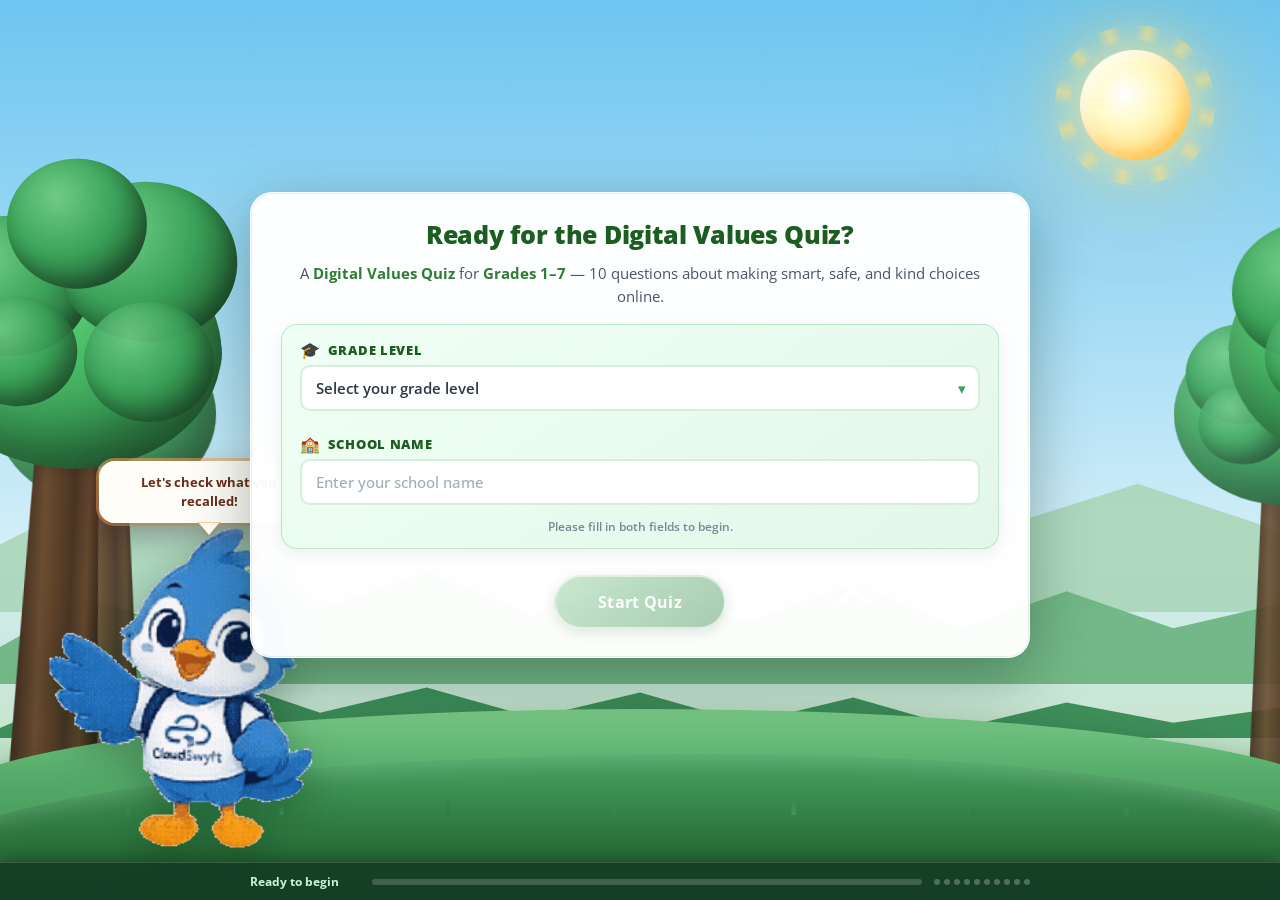
==== commit c92e1ef6: "Add files via upload" ====
--- a/assessment/assessment.html
+++ b/assessment/assessment.html
@@ -104,16 +104,30 @@
   </div>
 
   <!-- ============================================== -->
-  <!-- MASCOTS                                        -->
+  <!-- MASCOTS (with speech + thought bubbles)        -->
   <!-- ============================================== -->
   <div class="mascot-stage" aria-hidden="true">
+
+    <!-- Waving mascot (landing page) with speech bubble -->
     <div class="mascot-container mascot-waving visible" id="mascotWaving">
+      <div class="mascot-speech-bubble" id="wavingBubble">
+        <span class="bubble-text" id="wavingBubbleText">Let's check what you recalled!</span>
+      </div>
       <img src="images/mascot_waving.gif" alt="" class="mascot-img" />
     </div>
 
+    <!-- Answering mascot (shown during quiz) with thought bubble -->
     <div class="mascot-container mascot-answering" id="mascotAnswering">
+      <div class="mascot-speech-bubble mascot-speech-bubble--thinking" id="answeringBubble">
+        <span class="bubble-text" id="answeringBubbleText">Hmm… let me think about this one…</span>
+        <span class="thought-dots" aria-hidden="true">
+          <span class="thought-dot thought-dot--1"></span>
+          <span class="thought-dot thought-dot--2"></span>
+        </span>
+      </div>
       <img src="images/mascot_answering.gif" alt="" class="mascot-img" />
     </div>
+
   </div>
 
   <!-- ============================================== -->
@@ -215,7 +229,6 @@
 
   <!-- ============================================== -->
   <!-- CONFIRM FINISH MODAL                           -->
-  <!-- Appears when the learner clicks "Finish"       -->
   <!-- ============================================== -->
   <div class="result-modal" id="confirmModal">
     <div class="result-box confirm-box">
--- a/assessment/assessment-style.css
+++ b/assessment/assessment-style.css
@@ -408,7 +408,7 @@
 .mascot-container {
   position: absolute;
   bottom: -3vh;
-  left: 2vw;
+  left: -1vw;
   line-height: 0;
   opacity: 0;
   visibility: hidden;
@@ -429,7 +429,12 @@
     visibility 0s linear 0s;
 }
 
+/* =========================================================
+   WAVING MASCOT — nudged left & down (scoped only to it)
+========================================================= */
 .mascot-waving {
+  left: -6vw;              /* was -1vw — moved further left */
+  bottom: -7vh;            /* was -3vh — moved further down */
   transform: translateY(0);
   transition:
     opacity 0.6s ease,
@@ -451,11 +456,168 @@
     visibility 0s linear 0.6s;
 }
 
+/* =========================================================
+   MASCOT IMAGE
+   - Base size applies to the answering mascot.
+   - The waving mascot gets its own slightly bigger size.
+========================================================= */
 .mascot-img {
   display: block;
-  width: clamp(250px, 29vw, 400px);
+  width: 480px;
+  max-width: 40vw;
   height: auto;
+  object-fit: contain;
+  object-position: bottom center;
   filter: drop-shadow(0 12px 20px rgba(10, 40, 20, 0.35));
+}
+
+/* Waving mascot — scaled up ~15% relative to the answering one */
+.mascot-waving .mascot-img {
+  width: 550px;
+  max-width: 46vw;
+}
+
+/* =========================================================
+   SPEECH BUBBLE
+   - Pulled down into the GIF's transparent top padding
+     so the tail touches the mascot's head.
+========================================================= */
+.mascot-speech-bubble {
+  position: absolute;
+  left: 58%;
+  bottom: calc(100% - 110px);
+  transform: translateX(-50%) translateY(14px) scale(0.85);
+  transform-origin: bottom center;
+  min-width: 180px;
+  max-width: 260px;
+  padding: 12px 16px;
+  background: #fffdf8;
+  border-radius: 16px;
+  box-shadow:
+    0 12px 30px rgba(60, 20, 40, 0.35),
+    0 0 0 3px rgba(255, 170, 90, 0.55),
+    0 0 0 1px rgba(255, 255, 255, 0.5) inset;
+  font-family: 'Open Sans', sans-serif;
+  font-size: 0.84rem;
+  font-weight: 700;
+  color: #6b2b1a;
+  line-height: 1.4;
+  text-align: center;
+  opacity: 0;
+  pointer-events: none;
+  transition:
+    opacity 0.5s ease 0.7s,
+    transform 0.55s cubic-bezier(0.34, 1.56, 0.64, 1) 0.7s;
+  z-index: 20;
+}
+
+/* Waving bubble — smaller + nudged left so it can never overlap
+   the instruction card on the landing page. */
+.mascot-waving .mascot-speech-bubble {
+  max-width: 220px;
+  left: 52%;
+}
+
+/* Triangular tail — down-pointing */
+.mascot-speech-bubble::after {
+  content: '';
+  position: absolute;
+  top: 100%;
+  left: 50%;
+  transform: translateX(-50%);
+  width: 0;
+  height: 0;
+  border-left: 10px solid transparent;
+  border-right: 10px solid transparent;
+  border-top: 12px solid #fffdf8;
+  filter: drop-shadow(0 3px 2px rgba(60, 20, 40, 0.15));
+}
+
+.mascot-speech-bubble::before {
+  content: '';
+  position: absolute;
+  top: calc(100% - 1px);
+  left: 50%;
+  transform: translateX(-50%);
+  width: 0;
+  height: 0;
+  border-left: 12px solid transparent;
+  border-right: 12px solid transparent;
+  border-top: 14px solid rgba(255, 170, 90, 0.55);
+  z-index: -1;
+}
+
+.mascot-container.visible .mascot-speech-bubble {
+  opacity: 1;
+  transform: translateX(-50%) translateY(0) scale(1);
+}
+
+.mascot-waving.fading-out .mascot-speech-bubble {
+  opacity: 0;
+  transform: translateX(-50%) translateY(8px) scale(0.9);
+  transition:
+    opacity 0.35s ease 0s,
+    transform 0.35s ease 0s;
+}
+
+.bubble-text {
+  display: block;
+}
+
+/* =========================================================
+   THOUGHT BUBBLE VARIANT  (answering mascot)
+========================================================= */
+.mascot-speech-bubble--thinking {
+  max-width: 240px;
+  bottom: calc(100% - 110px);
+  left: 58%;
+}
+
+.mascot-speech-bubble--thinking::after,
+.mascot-speech-bubble--thinking::before {
+  display: none;
+}
+
+.thought-dots {
+  position: absolute;
+  top: 100%;
+  left: 18px;
+  display: flex;
+  flex-direction: column;
+  align-items: center;
+  gap: 4px;
+  pointer-events: none;
+}
+
+.thought-dot {
+  display: block;
+  border-radius: 50%;
+  background: #fffdf8;
+  box-shadow:
+    0 4px 10px rgba(60, 20, 40, 0.25),
+    0 0 0 2.5px rgba(255, 170, 90, 0.55);
+}
+
+.thought-dot--1 {
+  width: 13px;
+  height: 13px;
+}
+
+.thought-dot--2 {
+  width: 8px;
+  height: 8px;
+  margin-left: -10px;
+}
+
+.mascot-container.visible .thought-dot {
+  animation: thoughtDotPop 0.45s cubic-bezier(0.34, 1.56, 0.64, 1) both;
+}
+.mascot-container.visible .thought-dot--1 { animation-delay: 0.85s; }
+.mascot-container.visible .thought-dot--2 { animation-delay: 1.00s; }
+
+@keyframes thoughtDotPop {
+  0%   { opacity: 0; transform: scale(0.2); }
+  100% { opacity: 1; transform: scale(1); }
 }
 
 .bird-container {
@@ -1260,7 +1422,9 @@
   .cloud, .sun-core, .sun-rays, .canopy,
   .mascot-container, .mini-bird, .confirm-icon,
   .page.active, .page.leaving,
-  .form-field-custom {
+  .form-field-custom,
+  .mascot-speech-bubble,
+  .thought-dot {
     animation: none !important;
     transition: none !important;
   }
@@ -1282,7 +1446,21 @@
   .tree-left-back .trunk,
   .tree-right-back .trunk { height: 42vh; }
 
-  .mascot-img { width: clamp(230px, 33vw, 360px); }
+  .mascot-img { width: 420px; max-width: 45vw; }
+  .mascot-waving .mascot-img { width: 480px; max-width: 50vw; }
+
+  .mascot-speech-bubble {
+    bottom: calc(100% - 90px);
+  }
+  .mascot-speech-bubble--thinking {
+    bottom: calc(100% - 90px);
+  }
+
+  /* Keep the waving mascot's nudge on tablet too */
+  .mascot-waving {
+    left: -6vw;
+    bottom: -7vh;
+  }
 }
 
 /* RESPONSIVE — MOBILE */
@@ -1313,8 +1491,40 @@
   .tree-left-back .trunk,
   .tree-right-back .trunk { width: 50px; height: 34vh; }
 
-  .mascot-container { left: 1vw; bottom: -2vh; }
-  .mascot-img { width: clamp(170px, 40vw, 270px); }
+  .mascot-container { left: -2vw; bottom: -2vh; }
+  .mascot-img { width: 300px; max-width: 55vw; }
+  .mascot-waving .mascot-img { width: 340px; max-width: 60vw; }
+
+  .mascot-speech-bubble {
+    min-width: 140px;
+    max-width: 200px;
+    padding: 10px 13px;
+    font-size: 0.74rem;
+    line-height: 1.35;
+    border-radius: 14px;
+    bottom: calc(100% - 70px);
+    left: 56%;
+  }
+
+  /* On mobile, the waving bubble stays clear of the card */
+  .mascot-waving .mascot-speech-bubble {
+    max-width: 170px;
+    left: 50%;
+  }
+
+  .mascot-speech-bubble--thinking {
+    max-width: 190px;
+    bottom: calc(100% - 70px);
+    left: 56%;
+  }
+
+  .thought-dots {
+    left: 14px;
+    gap: 4px;
+  }
+
+  .thought-dot--1 { width: 11px; height: 11px; }
+  .thought-dot--2 { width: 7px; height: 7px; margin-left: -8px; }
 
   .progress-container { padding: 8px 14px; }
   .progress-label { font-size: 10px; min-width: 90px; }
@@ -1369,6 +1579,12 @@
   .confirm-box p { font-size: 0.85rem; margin-bottom: 20px; }
   .confirm-actions { gap: 8px; flex-direction: column; }
   .confirm-btn { width: 100%; min-width: 0; padding: 12px 20px; font-size: 0.85rem; }
+
+  /* Waving mascot nudge on mobile */
+  .mascot-waving {
+    left: -8vw;
+    bottom: -7vh;
+  }
 }
 
 /* RESPONSIVE — SMALL MOBILE */
@@ -1389,7 +1605,50 @@
 
   .tree-left-back, .tree-right-back { display: none; }
 
-  .mascot-img { width: clamp(140px, 38vw, 200px); }
+  .mascot-container { left: -3vw; }
+  .mascot-img { width: 220px; max-width: 60vw; }
+  .mascot-waving .mascot-img { width: 250px; max-width: 65vw; }
+
+  .mascot-speech-bubble {
+    min-width: 118px;
+    max-width: 165px;
+    padding: 8px 10px;
+    font-size: 0.66rem;
+    line-height: 1.32;
+    border-radius: 12px;
+    bottom: calc(100% - 50px);
+    left: 55%;
+  }
+
+  .mascot-waving .mascot-speech-bubble {
+    max-width: 145px;
+    left: 50%;
+  }
+
+  .mascot-speech-bubble::after {
+    border-left-width: 8px;
+    border-right-width: 8px;
+    border-top-width: 10px;
+  }
+  .mascot-speech-bubble::before {
+    border-left-width: 10px;
+    border-right-width: 10px;
+    border-top-width: 12px;
+  }
+
+  .mascot-speech-bubble--thinking {
+    max-width: 155px;
+    bottom: calc(100% - 50px);
+    left: 55%;
+  }
+
+  .thought-dots {
+    left: 12px;
+    gap: 3px;
+  }
+
+  .thought-dot--1 { width: 9px; height: 9px; }
+  .thought-dot--2 { width: 6px; height: 6px; margin-left: -7px; }
 
   .instruction-card {
     padding: 18px 16px 20px;
@@ -1419,4 +1678,10 @@
   .confirm-box h2 { font-size: 1.1rem; }
   .confirm-box p { font-size: 0.78rem; }
   .confirm-icon { font-size: 2.2rem; }
+
+  /* Waving mascot nudge on small mobile */
+  .mascot-waving {
+    left: -9vw;
+    bottom: -7vh;
+  }
 }
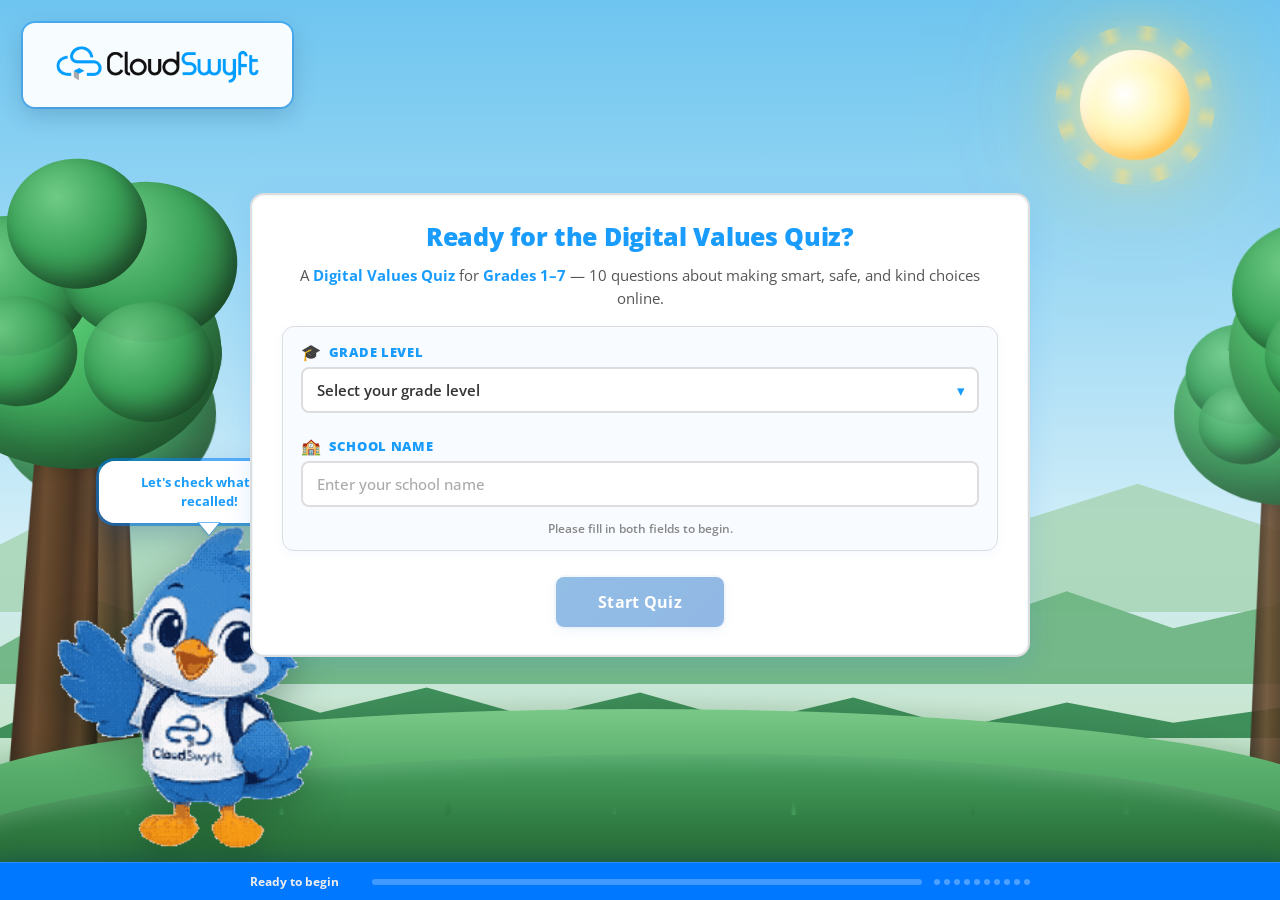
==== commit 748c4e32: "Add files via upload" ====
--- a/assessment/assessment.html
+++ b/assessment/assessment.html
@@ -1,3 +1,6 @@
+<!-- ============================================================
+     assessment.html  —  CloudSwyft-branded Digital Values Quiz
+     ============================================================ -->
 <!DOCTYPE html>
 <html lang="en">
 <head>
@@ -10,7 +13,14 @@
 <body>
 
   <!-- ============================================== -->
-  <!-- FOREST SCENE BACKGROUND                        -->
+  <!-- CLOUDSWYFT LOGO (top-left)                     -->
+  <!-- ============================================== -->
+  <a href="../index.html" class="brand-logo" aria-label="CloudSwyft Home">
+    <img src="../logo.png" alt="CloudSwyft" class="brand-logo-img" />
+  </a>
+
+  <!-- ============================================== -->
+  <!-- FOREST SCENE BACKGROUND (unchanged)             -->
   <!-- ============================================== -->
   <div class="sky" aria-hidden="true">
     <div class="sun">
@@ -104,11 +114,10 @@
   </div>
 
   <!-- ============================================== -->
-  <!-- MASCOTS (with speech + thought bubbles)        -->
+  <!-- MASCOTS (unchanged)                             -->
   <!-- ============================================== -->
   <div class="mascot-stage" aria-hidden="true">
 
-    <!-- Waving mascot (landing page) with speech bubble -->
     <div class="mascot-container mascot-waving visible" id="mascotWaving">
       <div class="mascot-speech-bubble" id="wavingBubble">
         <span class="bubble-text" id="wavingBubbleText">Let's check what you recalled!</span>
@@ -116,7 +125,6 @@
       <img src="images/mascot_waving.gif" alt="" class="mascot-img" />
     </div>
 
-    <!-- Answering mascot (shown during quiz) with thought bubble -->
     <div class="mascot-container mascot-answering" id="mascotAnswering">
       <div class="mascot-speech-bubble mascot-speech-bubble--thinking" id="answeringBubble">
         <span class="bubble-text" id="answeringBubbleText">Hmm… let me think about this one…</span>
@@ -131,12 +139,12 @@
   </div>
 
   <!-- ============================================== -->
-  <!-- MAIN QUIZ CONTAINER                            -->
+  <!-- MAIN QUIZ CONTAINER                             -->
   <!-- ============================================== -->
   <div class="assessment-wrapper">
 
     <!-- ============================================== -->
-    <!-- WELCOME / LEARNER INFO SCREEN                  -->
+    <!-- WELCOME / LEARNER INFO SCREEN                   -->
     <!-- ============================================== -->
     <div class="page active" id="page-welcome">
       <div class="instruction-card">
@@ -228,7 +236,7 @@
   </div>
 
   <!-- ============================================== -->
-  <!-- CONFIRM FINISH MODAL                           -->
+  <!-- CONFIRM FINISH MODAL                            -->
   <!-- ============================================== -->
   <div class="result-modal" id="confirmModal">
     <div class="result-box confirm-box">
--- a/assessment/assessment-style.css
+++ b/assessment/assessment-style.css
@@ -1,3 +1,10 @@
+/* ==========================================================================
+   CloudSwyft-branded Assessment Styles
+   Palette: #eeeeee, #dddddd, #cccccc, #0085ff, #0078ff
+   Text accent: #1A9CFC
+   Background forest scene is intentionally unchanged.
+   ========================================================================== */
+
 /* =================================
    RESET & BASE
 ================================= */
@@ -29,8 +36,85 @@
   padding: 50px 20px 100px;
 }
 
+/* =========================================================
+   CLOUDSWYFT BRAND LOGO (top-left) — larger, slimmer card
+========================================================= */
+.brand-logo {
+  position: fixed;
+  top: clamp(16px, 2.5vmin, 28px);
+  left: clamp(16px, 2.5vmin, 28px);
+  z-index: 150;
+  display: inline-flex;
+  align-items: center;
+  justify-content: center;
+  padding: 6px 16px;                 /* ← reduced vertical padding */
+  background: rgba(255, 255, 255, 0.94);
+  backdrop-filter: blur(10px);
+  -webkit-backdrop-filter: blur(10px);
+  border-radius: 12px;
+  box-shadow:
+    0 8px 24px rgba(0, 40, 80, 0.2),
+    0 0 0 2px rgba(0, 133, 255, 0.35);
+  text-decoration: none;
+  transition: transform 0.2s ease, box-shadow 0.2s ease;
+  pointer-events: auto;
+}
+
+.brand-logo:hover {
+  transform: translateY(-2px);
+  box-shadow:
+    0 12px 32px rgba(0, 40, 80, 0.28),
+    0 0 0 2.5px rgba(0, 133, 255, 0.55);
+}
+
+.brand-logo-img {
+  display: block;
+  height: clamp(56px, 8vmin, 84px);   /* ← a bit bigger */
+  width: auto;
+  max-width: clamp(240px, 36vw, 380px);
+  object-fit: contain;
+}
+
+/* Responsive adjustments */
+@media (max-width: 900px) {
+  .brand-logo {
+    padding: 5px 14px;
+    border-radius: 11px;
+  }
+  .brand-logo-img {
+    height: clamp(46px, 6.5vmin, 64px);
+    max-width: clamp(180px, 30vw, 280px);
+  }
+}
+
+@media (max-width: 700px) {
+  .brand-logo {
+    top: 12px;
+    left: 12px;
+    padding: 4px 12px;
+    border-radius: 10px;
+  }
+  .brand-logo-img {
+    height: 44px;
+    max-width: 180px;
+  }
+}
+
+@media (max-width: 480px) {
+  .brand-logo {
+    top: 10px;
+    left: 10px;
+    padding: 3px 10px;
+    border-radius: 9px;
+  }
+  .brand-logo-img {
+    height: 38px;
+    max-width: 150px;
+  }
+}
+
 /* =================================
-   SKY LAYER
+   SKY LAYER (unchanged)
 ================================= */
 .sky {
   position: fixed;
@@ -165,7 +249,7 @@
 @keyframes cloudDrift4 { 0% { transform: translateX(0); } 100% { transform: translateX(calc(100vw + 140px)); } }
 
 /* =================================
-   DISTANT MOUNTAINS
+   DISTANT MOUNTAINS (unchanged)
 ================================= */
 .mountains {
   position: fixed;
@@ -190,7 +274,7 @@
 .ridge-near { bottom: 0;    height: 18vh; }
 
 /* =================================
-   FRAMING TREES
+   FRAMING TREES (unchanged)
 ================================= */
 .framing-trees {
   position: fixed;
@@ -340,7 +424,7 @@
 .tree-right-back .bump-5 { display: none; }
 
 /* =================================
-   GRASS TERRAIN
+   GRASS TERRAIN (unchanged)
 ================================= */
 .terrain {
   position: fixed;
@@ -430,11 +514,11 @@
 }
 
 /* =========================================================
-   WAVING MASCOT — nudged left & down (scoped only to it)
+   WAVING MASCOT
 ========================================================= */
 .mascot-waving {
-  left: -6vw;              /* was -1vw — moved further left */
-  bottom: -7vh;            /* was -3vh — moved further down */
+  left: -6vw;
+  bottom: -7vh;
   transform: translateY(0);
   transition:
     opacity 0.6s ease,
@@ -458,8 +542,6 @@
 
 /* =========================================================
    MASCOT IMAGE
-   - Base size applies to the answering mascot.
-   - The waving mascot gets its own slightly bigger size.
 ========================================================= */
 .mascot-img {
   display: block;
@@ -471,16 +553,13 @@
   filter: drop-shadow(0 12px 20px rgba(10, 40, 20, 0.35));
 }
 
-/* Waving mascot — scaled up ~15% relative to the answering one */
 .mascot-waving .mascot-img {
   width: 550px;
   max-width: 46vw;
 }
 
 /* =========================================================
-   SPEECH BUBBLE
-   - Pulled down into the GIF's transparent top padding
-     so the tail touches the mascot's head.
+   SPEECH BUBBLE — CloudSwyft accents
 ========================================================= */
 .mascot-speech-bubble {
   position: absolute;
@@ -491,16 +570,16 @@
   min-width: 180px;
   max-width: 260px;
   padding: 12px 16px;
-  background: #fffdf8;
+  background: #ffffff;
   border-radius: 16px;
   box-shadow:
-    0 12px 30px rgba(60, 20, 40, 0.35),
-    0 0 0 3px rgba(255, 170, 90, 0.55),
+    0 12px 30px rgba(0, 60, 120, 0.25),
+    0 0 0 3px rgba(0, 133, 255, 0.55),
     0 0 0 1px rgba(255, 255, 255, 0.5) inset;
   font-family: 'Open Sans', sans-serif;
   font-size: 0.84rem;
   font-weight: 700;
-  color: #6b2b1a;
+  color: #1A9CFC;
   line-height: 1.4;
   text-align: center;
   opacity: 0;
@@ -511,14 +590,12 @@
   z-index: 20;
 }
 
-/* Waving bubble — smaller + nudged left so it can never overlap
-   the instruction card on the landing page. */
 .mascot-waving .mascot-speech-bubble {
   max-width: 220px;
   left: 52%;
 }
 
-/* Triangular tail — down-pointing */
+/* Triangular tail */
 .mascot-speech-bubble::after {
   content: '';
   position: absolute;
@@ -529,8 +606,8 @@
   height: 0;
   border-left: 10px solid transparent;
   border-right: 10px solid transparent;
-  border-top: 12px solid #fffdf8;
-  filter: drop-shadow(0 3px 2px rgba(60, 20, 40, 0.15));
+  border-top: 12px solid #ffffff;
+  filter: drop-shadow(0 3px 2px rgba(0, 60, 120, 0.12));
 }
 
 .mascot-speech-bubble::before {
@@ -543,7 +620,7 @@
   height: 0;
   border-left: 12px solid transparent;
   border-right: 12px solid transparent;
-  border-top: 14px solid rgba(255, 170, 90, 0.55);
+  border-top: 14px solid rgba(0, 133, 255, 0.55);
   z-index: -1;
 }
 
@@ -565,7 +642,7 @@
 }
 
 /* =========================================================
-   THOUGHT BUBBLE VARIANT  (answering mascot)
+   THOUGHT BUBBLE VARIANT
 ========================================================= */
 .mascot-speech-bubble--thinking {
   max-width: 240px;
@@ -592,10 +669,10 @@
 .thought-dot {
   display: block;
   border-radius: 50%;
-  background: #fffdf8;
+  background: #ffffff;
   box-shadow:
-    0 4px 10px rgba(60, 20, 40, 0.25),
-    0 0 0 2.5px rgba(255, 170, 90, 0.55);
+    0 4px 10px rgba(0, 60, 120, 0.2),
+    0 0 0 2.5px rgba(0, 133, 255, 0.55);
 }
 
 .thought-dot--1 {
@@ -672,15 +749,16 @@
 }
 
 /* =========================================================
-   INSTRUCTION CARD
+   INSTRUCTION CARD — CloudSwyft clean look
+   ADDED BORDER: 2px solid #dddddd
 ========================================================= */
 .instruction-card {
-  background: rgba(255, 255, 255, 0.97);
-  border-radius: 22px;
-  border: 1px solid rgba(255, 255, 255, 0.85);
+  background: #ffffff;
+  border-radius: 14px;
+  border: 2px solid #dddddd;
   box-shadow:
-    0 20px 60px rgba(10, 40, 20, 0.35),
-    0 0 0 1px rgba(20, 90, 45, 0.1) inset;
+    0 8px 28px rgba(0, 120, 255, 0.12),
+    0 0 0 1px rgba(0, 133, 255, 0.06) inset;
   padding: 26px 30px 28px;
   text-align: center;
   width: 100%;
@@ -690,7 +768,7 @@
 .instruction-card h1 {
   font-size: 1.55rem;
   font-weight: 800;
-  color: #1B5E20;
+  color: #1A9CFC;
   margin-bottom: 12px;
   letter-spacing: -0.3px;
   line-height: 1.25;
@@ -698,12 +776,12 @@
 
 .instruction-card p {
   font-size: 0.92rem;
-  color: #4A5568;
+  color: #555555;
   line-height: 1.55;
   margin-bottom: 10px;
 }
 
-.instruction-card p strong { color: #2E7D32; font-weight: 700; }
+.instruction-card p strong { color: #1A9CFC; font-weight: 700; }
 
 /* =========================================================
    LEARNER INFO FORM
@@ -714,10 +792,10 @@
   gap: 12px;
   margin: 16px 0 14px;
   padding: 16px 18px 12px;
-  background: linear-gradient(145deg, #F0FFF5, #E3F7E9);
-  border-radius: 16px;
-  border: 1.5px solid rgba(59, 163, 89, 0.25);
-  box-shadow: 0 4px 14px rgba(20, 90, 45, 0.08);
+  background: #f8fbff;
+  border-radius: 12px;
+  border: 1.5px solid #dddddd;
+  box-shadow: 0 2px 10px rgba(0, 120, 255, 0.05);
   text-align: left;
 }
 
@@ -733,7 +811,7 @@
   gap: 7px;
   font-size: 0.8rem;
   font-weight: 800;
-  color: #1B5E20;
+  color: #1A9CFC;
   text-transform: uppercase;
   letter-spacing: 0.7px;
 }
@@ -747,10 +825,10 @@
   font-family: 'Open Sans', sans-serif;
   font-size: 0.95rem;
   font-weight: 600;
-  color: #2D3748;
+  color: #333333;
   padding: 11px 14px;
-  border: 2px solid rgba(59, 163, 89, 0.2);
-  border-radius: 10px;
+  border: 2px solid #dddddd;
+  border-radius: 8px;
   background: #ffffff;
   outline: none;
   transition: border-color 0.2s ease, box-shadow 0.2s ease, background 0.2s ease;
@@ -761,19 +839,19 @@
 }
 
 .form-input::placeholder {
-  color: #a0aeb8;
+  color: #aaaaaa;
   font-weight: 500;
 }
 
 .form-input:focus {
-  border-color: #3ba359;
-  box-shadow: 0 0 0 4px rgba(59, 163, 89, 0.15);
+  border-color: #0085ff;
+  box-shadow: 0 0 0 4px rgba(0, 133, 255, 0.12);
   background: #ffffff;
 }
 
 .form-input.filled {
-  border-color: #3ba359;
-  background: #F0FFF5;
+  border-color: #0085ff;
+  background: #f8fbff;
 }
 
 .select-wrap {
@@ -793,7 +871,7 @@
   top: 50%;
   transform: translateY(-50%);
   font-size: 0.95rem;
-  color: #3ba359;
+  color: #1A9CFC;
   pointer-events: none;
   transition: transform 0.2s ease;
 }
@@ -832,41 +910,41 @@
 .form-hint {
   font-size: 0.78rem !important;
   font-weight: 600 !important;
-  color: #7a8898 !important;
+  color: #888888 !important;
   margin: 0 !important;
   text-align: center;
   transition: color 0.25s ease;
 }
 
-.form-hint.ready { color: #2E7D32 !important; }
+.form-hint.ready { color: #1A9CFC !important; }
 .form-hint.error { color: #d32f2f !important; animation: shake 0.4s ease; }
 
 /* =========================================================
-   START BUTTON
+   START BUTTON — CloudSwyft blue gradient
 ========================================================= */
 .start-btn {
   margin-top: 12px;
   padding: 14px 42px;
-  background: linear-gradient(135deg, #7cdb93, #3ba359);
-  color: #fff;
-  border: 2px solid rgba(255, 255, 255, 0.6);
-  border-radius: 60px;
+  background: linear-gradient(135deg, #0085ff, #0078ff);
+  color: #ffffff;
+  border: none;
+  border-radius: 8px;
   font-family: 'Open Sans', sans-serif;
   font-size: 1rem;
   font-weight: 700;
   cursor: pointer;
   transition: transform 0.2s ease, box-shadow 0.2s ease, opacity 0.25s ease, filter 0.25s ease;
   box-shadow:
-    0 8px 24px rgba(20, 90, 45, 0.5),
-    0 0 0 4px rgba(255, 255, 255, 0.18);
+    0 8px 24px rgba(0, 120, 255, 0.35),
+    0 0 0 3px rgba(0, 133, 255, 0.12);
   letter-spacing: 0.3px;
 }
 
 .start-btn:hover:not(:disabled) {
-  transform: translateY(-3px);
+  transform: translateY(-2px);
   box-shadow:
-    0 12px 32px rgba(20, 90, 45, 0.7),
-    0 0 0 6px rgba(255, 255, 255, 0.28);
+    0 12px 32px rgba(0, 120, 255, 0.5),
+    0 0 0 5px rgba(0, 133, 255, 0.18);
 }
 
 .start-btn:active:not(:disabled) { transform: translateY(0) scale(0.98); }
@@ -876,20 +954,21 @@
   cursor: not-allowed;
   filter: grayscale(0.35);
   box-shadow:
-    0 4px 12px rgba(20, 90, 45, 0.25),
-    0 0 0 3px rgba(255, 255, 255, 0.12);
+    0 4px 12px rgba(0, 120, 255, 0.15),
+    0 0 0 2px rgba(0, 133, 255, 0.08);
 }
 
 /* =========================================================
-   QUESTION CONTAINER
+   QUESTION CONTAINER — CloudSwyft card
+   ADDED BORDER: 2px solid #dddddd
 ========================================================= */
 .question-container {
-  background: rgba(255, 255, 255, 0.97);
-  border-radius: 24px;
-  border: 1px solid rgba(255, 255, 255, 0.85);
+  background: #ffffff;
+  border-radius: 14px;
+  border: 2px solid #dddddd;
   box-shadow:
-    0 20px 60px rgba(10, 40, 20, 0.35),
-    0 0 0 1px rgba(20, 90, 45, 0.12) inset;
+    0 8px 28px rgba(0, 120, 255, 0.12),
+    0 0 0 1px rgba(0, 133, 255, 0.06) inset;
   padding: 30px 40px 36px;
   display: flex;
   flex-direction: column;
@@ -901,14 +980,14 @@
 
 .question-header {
   text-align: left;
-  border-bottom: 1px solid rgba(0, 0, 0, 0.06);
+  border-bottom: 1px solid #eeeeee;
   padding-bottom: 16px;
 }
 
 .q-number {
   display: inline-block;
-  background: linear-gradient(135deg, #7cdb93, #3ba359);
-  color: #fff;
+  background: linear-gradient(135deg, #0085ff, #0078ff);
+  color: #ffffff;
   font-size: 11px;
   font-weight: 700;
   text-transform: uppercase;
@@ -921,7 +1000,7 @@
 .question-header h2 {
   font-size: 1.6rem;
   font-weight: 800;
-  color: #1B5E20;
+  color: #1A9CFC;
   line-height: 1.3;
 }
 
@@ -946,13 +1025,13 @@
   align-items: center;
   cursor: pointer;
   padding: 6px 10px;
-  border-radius: 12px;
+  border-radius: 10px;
   transition: background 0.2s ease;
   width: 100%;
   box-sizing: border-box;
 }
 
-.choice:hover { background: rgba(46, 125, 50, 0.06); }
+.choice:hover { background: rgba(0, 133, 255, 0.06); }
 
 .choice > div {
   position: relative;
@@ -972,11 +1051,20 @@
   border-radius: 100%;
   border-width: 9px;
   border-style: solid;
-  border-color: rgba(245, 245, 245, 0.55);
+  border-color: #eeeeee;
   cursor: pointer;
-  box-shadow: 0px 0px 20px -13px gray, 0px 0px 20px -14px gray inset;
+  box-shadow: 0px 0px 20px -13px #cccccc, 0px 0px 20px -14px #cccccc inset;
   position: relative;
   z-index: 2;
+  transition: border-color 0.2s ease;
+}
+
+.choice-circle:hover {
+  border-color: #cccccc;
+}
+
+.choice-circle:checked {
+  border-color: #0085ff;
 }
 
 .ball {
@@ -991,23 +1079,23 @@
     rgba(0, 0, 0, 0.09) 0px 4px 2px;
   border-radius: 100%;
   transition: transform 700ms cubic-bezier(1, -0.4, 0, 1.4), opacity 250ms ease;
-  background-color: rgb(232, 232, 232);
+  background-color: #cccccc;
   opacity: 0;
 }
 
 .choice-circle:checked + .ball {
   transform: translateX(0);
   opacity: 1;
-  background-color: #2E7D32;
+  background-color: #0085ff;
   box-shadow:
     rgba(0, 0, 0, 0.17) 0px -10px 10px 0px inset,
     rgba(0, 0, 0, 0.15) 0px -15px 15px 0px inset,
-    rgba(46, 125, 50, 0.35) 0px -40px 20px 0px inset,
+    rgba(0, 133, 255, 0.35) 0px -40px 20px 0px inset,
     rgba(0, 0, 0, 0.09) 0px 4px 2px;
 }
 
 .choice-name {
-  color: rgb(177, 176, 176);
+  color: #cccccc;
   font-size: 28px;
   font-weight: 900;
   font-family: monospace;
@@ -1018,12 +1106,12 @@
   flex-shrink: 0;
 }
 
-.choice-circle:checked ~ .choice-name { color: #2E7D32; }
+.choice-circle:checked ~ .choice-name { color: #1A9CFC; }
 
 .choice-text {
   font-size: 1.05rem;
   font-weight: 600;
-  color: #2D3748;
+  color: #333333;
   margin-left: 18px;
   cursor: pointer;
   user-select: none;
@@ -1032,8 +1120,8 @@
   flex: 1;
 }
 
-.choice-circle:checked ~ .choice-text { color: #1B5E20; }
-.choice:hover .choice-text { color: #2E7D32; }
+.choice-circle:checked ~ .choice-text { color: #1A9CFC; }
+.choice:hover .choice-text { color: #1A9CFC; }
 
 .question-container.error-state {
   border-color: #e74c3c;
@@ -1041,7 +1129,7 @@
 }
 
 /* =========================================================
-   NAVIGATION BUTTONS
+   NAVIGATION BUTTONS — CloudSwyft clean
 ========================================================= */
 .nav-row {
   display: flex;
@@ -1055,7 +1143,7 @@
 .nav-btn {
   padding: 12px 32px;
   border: none;
-  border-radius: 60px;
+  border-radius: 8px;
   font-family: 'Open Sans', sans-serif;
   font-size: 0.9rem;
   font-weight: 700;
@@ -1065,30 +1153,30 @@
 }
 
 .prev-btn {
-  background: rgba(255, 255, 255, 0.9);
-  color: #4A5568;
-  border: 1px solid rgba(0, 0, 0, 0.08);
-  box-shadow: 0 4px 12px rgba(0, 0, 0, 0.06);
-}
-
-.prev-btn:hover:not(:disabled) { background: #fff; transform: translateY(-2px); }
+  background: #eeeeee;
+  color: #1A9CFC;
+  border: 1px solid #dddddd;
+  box-shadow: 0 2px 6px rgba(0, 0, 0, 0.04);
+}
+
+.prev-btn:hover:not(:disabled) { background: #dddddd; transform: translateY(-2px); }
 .prev-btn:disabled { opacity: 0.4; cursor: not-allowed; }
 
 .next-btn {
-  background: linear-gradient(135deg, #7cdb93, #3ba359);
-  color: #fff;
-  box-shadow: 0 6px 20px rgba(20, 90, 45, 0.45);
-}
-
-.next-btn:hover { transform: translateY(-2px); }
+  background: linear-gradient(135deg, #0085ff, #0078ff);
+  color: #ffffff;
+  box-shadow: 0 6px 20px rgba(0, 120, 255, 0.35);
+}
+
+.next-btn:hover { transform: translateY(-2px); box-shadow: 0 10px 26px rgba(0, 120, 255, 0.45); }
 
 .finish-btn {
-  background: linear-gradient(135deg, #7cdb93, #2E7D32);
-  color: #fff;
-  box-shadow: 0 6px 20px rgba(46, 125, 50, 0.45);
-}
-
-.finish-btn:hover { transform: translateY(-2px); }
+  background: linear-gradient(135deg, #0085ff, #0078ff);
+  color: #ffffff;
+  box-shadow: 0 6px 20px rgba(0, 120, 255, 0.35);
+}
+
+.finish-btn:hover { transform: translateY(-2px); box-shadow: 0 10px 26px rgba(0, 120, 255, 0.45); }
 .nav-btn:active { transform: scale(0.97); }
 
 @keyframes shake {
@@ -1099,7 +1187,7 @@
 }
 
 /* =========================================================
-   PROGRESS BAR
+   PROGRESS BAR — CloudSwyft palette
 ========================================================= */
 .progress-container {
   position: fixed;
@@ -1108,11 +1196,9 @@
   width: 100%;
   z-index: 100;
   padding: 10px 20px;
-  background: rgba(20, 60, 35, 0.9);
-  backdrop-filter: blur(12px);
-  -webkit-backdrop-filter: blur(12px);
+  background: #0078ff;
   border-top: 1px solid rgba(255, 255, 255, 0.15);
-  box-shadow: 0 -2px 20px rgba(0, 20, 10, 0.35);
+  box-shadow: 0 -2px 20px rgba(0, 60, 120, 0.3);
 }
 
 .progress-inner {
@@ -1126,7 +1212,7 @@
 .progress-label {
   font-size: 12px;
   font-weight: 700;
-  color: #C8F5D5;
+  color: #eeeeee;
   white-space: nowrap;
   min-width: 110px;
 }
@@ -1134,7 +1220,7 @@
 .progress-track {
   flex: 1;
   height: 6px;
-  background: rgba(255, 255, 255, 0.18);
+  background: rgba(255, 255, 255, 0.25);
   border-radius: 10px;
   overflow: hidden;
 }
@@ -1142,10 +1228,10 @@
 .progress-fill {
   height: 100%;
   width: 0;
-  background: linear-gradient(90deg, #7cdb93, #4dd06a);
+  background: linear-gradient(90deg, #1A9CFC, #66b8ff);
   border-radius: 10px;
   transition: width 0.4s cubic-bezier(0.4, 0, 0.2, 1);
-  box-shadow: 0 0 12px rgba(124, 219, 147, 0.6);
+  box-shadow: 0 0 10px rgba(26, 156, 252, 0.5);
 }
 
 .progress-dots { display: flex; gap: 4px; }
@@ -1154,21 +1240,21 @@
   width: 6px;
   height: 6px;
   border-radius: 50%;
-  background: rgba(255, 255, 255, 0.25);
+  background: rgba(255, 255, 255, 0.3);
   transition: background 0.25s ease, transform 0.25s ease;
 }
 
-.progress-dots .dot.active { background: #7cdb93; transform: scale(1.3); }
-.progress-dots .dot.completed { background: #4dd06a; }
+.progress-dots .dot.active { background: #ffffff; transform: scale(1.3); }
+.progress-dots .dot.completed { background: #1A9CFC; }
 
 /* =========================================================
-   MODALS (shared base)
+   MODALS (shared base) — CloudSwyft
 ========================================================= */
 .result-modal {
   display: none;
   position: fixed;
   inset: 0;
-  background: rgba(10, 30, 15, 0.75);
+  background: rgba(0, 30, 60, 0.75);
   backdrop-filter: blur(6px);
   -webkit-backdrop-filter: blur(6px);
   z-index: 200;
@@ -1180,16 +1266,17 @@
 .result-modal.active { display: flex; }
 
 .result-box {
-  background: #fff;
-  border-radius: 28px;
+  background: #ffffff;
+  border-radius: 14px;
   padding: 36px 32px;
   max-width: 520px;
   width: 100%;
   text-align: center;
-  box-shadow: 0 30px 80px rgba(0, 30, 15, 0.5);
+  box-shadow: 0 30px 80px rgba(0, 40, 80, 0.4);
   animation: modalPop 0.4s cubic-bezier(0.34, 1.56, 0.64, 1);
   max-height: 90vh;
   overflow-y: auto;
+  border: 2px solid #dddddd;
 }
 
 @keyframes modalPop {
@@ -1198,7 +1285,7 @@
 }
 
 /* =========================================================
-   CONFIRM FINISH MODAL — unique styles
+   CONFIRM FINISH MODAL — CloudSwyft
 ========================================================= */
 .confirm-box {
   max-width: 460px;
@@ -1221,20 +1308,20 @@
 .confirm-box h2 {
   font-size: 1.5rem;
   font-weight: 800;
-  color: #1B5E20;
+  color: #1A9CFC;
   margin-bottom: 12px;
   letter-spacing: -0.3px;
 }
 
 .confirm-box p {
   font-size: 0.95rem;
-  color: #4A5568;
+  color: #555555;
   line-height: 1.55;
   margin-bottom: 24px;
 }
 
 .confirm-box p strong {
-  color: #b8451a;
+  color: #d32f2f;
   font-weight: 800;
 }
 
@@ -1248,7 +1335,7 @@
 .confirm-btn {
   padding: 12px 26px;
   border: none;
-  border-radius: 60px;
+  border-radius: 8px;
   font-family: 'Open Sans', sans-serif;
   font-size: 0.92rem;
   font-weight: 700;
@@ -1259,27 +1346,27 @@
 }
 
 .confirm-cancel {
-  background: rgba(255, 255, 255, 0.95);
-  color: #4A5568;
-  border: 1.5px solid rgba(0, 0, 0, 0.1);
-  box-shadow: 0 4px 12px rgba(0, 0, 0, 0.06);
+  background: #eeeeee;
+  color: #1A9CFC;
+  border: 1px solid #dddddd;
+  box-shadow: 0 2px 6px rgba(0, 0, 0, 0.04);
 }
 
 .confirm-cancel:hover {
-  background: #fff;
+  background: #dddddd;
   transform: translateY(-2px);
-  box-shadow: 0 6px 16px rgba(0, 0, 0, 0.1);
+  box-shadow: 0 6px 16px rgba(0, 0, 0, 0.08);
 }
 
 .confirm-submit {
-  background: linear-gradient(135deg, #7cdb93, #3ba359);
-  color: #fff;
-  box-shadow: 0 6px 20px rgba(20, 90, 45, 0.45);
+  background: linear-gradient(135deg, #0085ff, #0078ff);
+  color: #ffffff;
+  box-shadow: 0 6px 20px rgba(0, 120, 255, 0.35);
 }
 
 .confirm-submit:hover {
   transform: translateY(-2px);
-  box-shadow: 0 10px 26px rgba(20, 90, 45, 0.6);
+  box-shadow: 0 10px 26px rgba(0, 120, 255, 0.45);
 }
 
 .confirm-btn:active { transform: scale(0.97); }
@@ -1302,9 +1389,9 @@
   left: 8px;
   width: 52px;
   height: 42px;
-  background: linear-gradient(145deg, #4FC3F7, #0288D1);
+  background: linear-gradient(145deg, #0085ff, #0078ff);
   border-radius: 50% 50% 45% 55%;
-  box-shadow: 0 4px 12px rgba(2, 136, 209, 0.3);
+  box-shadow: 0 4px 12px rgba(0, 120, 255, 0.3);
 }
 
 .mini-head {
@@ -1313,7 +1400,7 @@
   right: 6px;
   width: 34px;
   height: 34px;
-  background: linear-gradient(145deg, #4FC3F7, #0288D1);
+  background: linear-gradient(145deg, #0085ff, #0078ff);
   border-radius: 50%;
   z-index: 2;
 }
@@ -1324,9 +1411,9 @@
   right: 16px;
   width: 10px;
   height: 10px;
-  background: #fff;
+  background: #ffffff;
   border-radius: 50%;
-  border: 2px solid #01579B;
+  border: 2px solid #0078ff;
   z-index: 3;
 }
 
@@ -1337,7 +1424,7 @@
   right: 2px;
   width: 4px;
   height: 4px;
-  background: #01579B;
+  background: #0078ff;
   border-radius: 50%;
 }
 
@@ -1349,27 +1436,32 @@
   height: 0;
   border-top: 5px solid transparent;
   border-bottom: 5px solid transparent;
-  border-left: 11px solid #FF8F00;
+  border-left: 11px solid #cccccc;
   z-index: 4;
+}
+
+@keyframes birdBob {
+  0%   { transform: translateY(0); }
+  100% { transform: translateY(-6px); }
 }
 
 .result-box h2 {
   font-size: 1.6rem;
   font-weight: 800;
-  color: #1B5E20;
+  color: #1A9CFC;
   margin-bottom: 8px;
 }
 
 .result-box p {
   font-size: 0.95rem;
-  color: #4A5568;
+  color: #555555;
   line-height: 1.5;
   margin-bottom: 18px;
 }
 
 .result-answers {
-  background: #F0FFF5;
-  border-radius: 14px;
+  background: #f8fbff;
+  border-radius: 12px;
   padding: 14px 18px;
   margin-bottom: 20px;
   text-align: left;
@@ -1386,17 +1478,17 @@
   align-items: center;
   padding: 6px 10px;
   border-radius: 8px;
-  background: #fff;
+  background: #ffffff;
   font-size: 0.82rem;
-  border: 1px solid rgba(0, 0, 0, 0.04);
-}
-
-.result-answers .answer-q { font-weight: 600; color: #2D3748; }
+  border: 1px solid #eeeeee;
+}
+
+.result-answers .answer-q { font-weight: 600; color: #333333; }
 
 .result-answers .answer-val {
   font-weight: 700;
-  color: #2E7D32;
-  background: #E8F5E9;
+  color: #1A9CFC;
+  background: #e5f2ff;
   padding: 2px 10px;
   border-radius: 20px;
   font-size: 0.75rem;
@@ -1405,17 +1497,17 @@
 .result-btn {
   display: inline-block;
   padding: 12px 36px;
-  background: linear-gradient(135deg, #7cdb93, #3ba359);
-  color: #fff;
+  background: linear-gradient(135deg, #0085ff, #0078ff);
+  color: #ffffff;
   text-decoration: none;
-  border-radius: 60px;
+  border-radius: 8px;
   font-size: 0.95rem;
   font-weight: 700;
   transition: transform 0.2s ease, opacity 0.3s ease;
-  box-shadow: 0 8px 24px rgba(20, 90, 45, 0.45);
-}
-
-.result-btn:hover { transform: translateY(-2px); }
+  box-shadow: 0 8px 24px rgba(0, 120, 255, 0.35);
+}
+
+.result-btn:hover { transform: translateY(-2px); box-shadow: 0 12px 30px rgba(0, 120, 255, 0.45); }
 
 /* REDUCED MOTION */
 @media (prefers-reduced-motion: reduce) {
@@ -1456,7 +1548,6 @@
     bottom: calc(100% - 90px);
   }
 
-  /* Keep the waving mascot's nudge on tablet too */
   .mascot-waving {
     left: -6vw;
     bottom: -7vh;
@@ -1501,12 +1592,11 @@
     padding: 10px 13px;
     font-size: 0.74rem;
     line-height: 1.35;
-    border-radius: 14px;
+    border-radius: 12px;
     bottom: calc(100% - 70px);
     left: 56%;
   }
 
-  /* On mobile, the waving bubble stays clear of the card */
   .mascot-waving .mascot-speech-bubble {
     max-width: 170px;
     left: 50%;
@@ -1533,7 +1623,7 @@
 
   .instruction-card {
     padding: 22px 20px 22px;
-    border-radius: 18px;
+    border-radius: 12px;
   }
   .instruction-card h1 { font-size: 1.3rem; margin-bottom: 10px; }
   .instruction-card p { font-size: 0.85rem; line-height: 1.5; margin-bottom: 8px; }
@@ -1554,7 +1644,7 @@
 
   .question-container {
     padding: 22px 22px 26px;
-    border-radius: 20px;
+    border-radius: 12px;
     gap: 16px;
     min-height: 320px;
   }
@@ -1580,7 +1670,6 @@
   .confirm-actions { gap: 8px; flex-direction: column; }
   .confirm-btn { width: 100%; min-width: 0; padding: 12px 20px; font-size: 0.85rem; }
 
-  /* Waving mascot nudge on mobile */
   .mascot-waving {
     left: -8vw;
     bottom: -7vh;
@@ -1615,7 +1704,7 @@
     padding: 8px 10px;
     font-size: 0.66rem;
     line-height: 1.32;
-    border-radius: 12px;
+    border-radius: 10px;
     bottom: calc(100% - 50px);
     left: 55%;
   }
@@ -1652,7 +1741,7 @@
 
   .instruction-card {
     padding: 18px 16px 20px;
-    border-radius: 16px;
+    border-radius: 10px;
   }
   .instruction-card h1 { font-size: 1.15rem; }
   .instruction-card p { font-size: 0.8rem; }
@@ -1679,7 +1768,6 @@
   .confirm-box p { font-size: 0.78rem; }
   .confirm-icon { font-size: 2.2rem; }
 
-  /* Waving mascot nudge on small mobile */
   .mascot-waving {
     left: -9vw;
     bottom: -7vh;
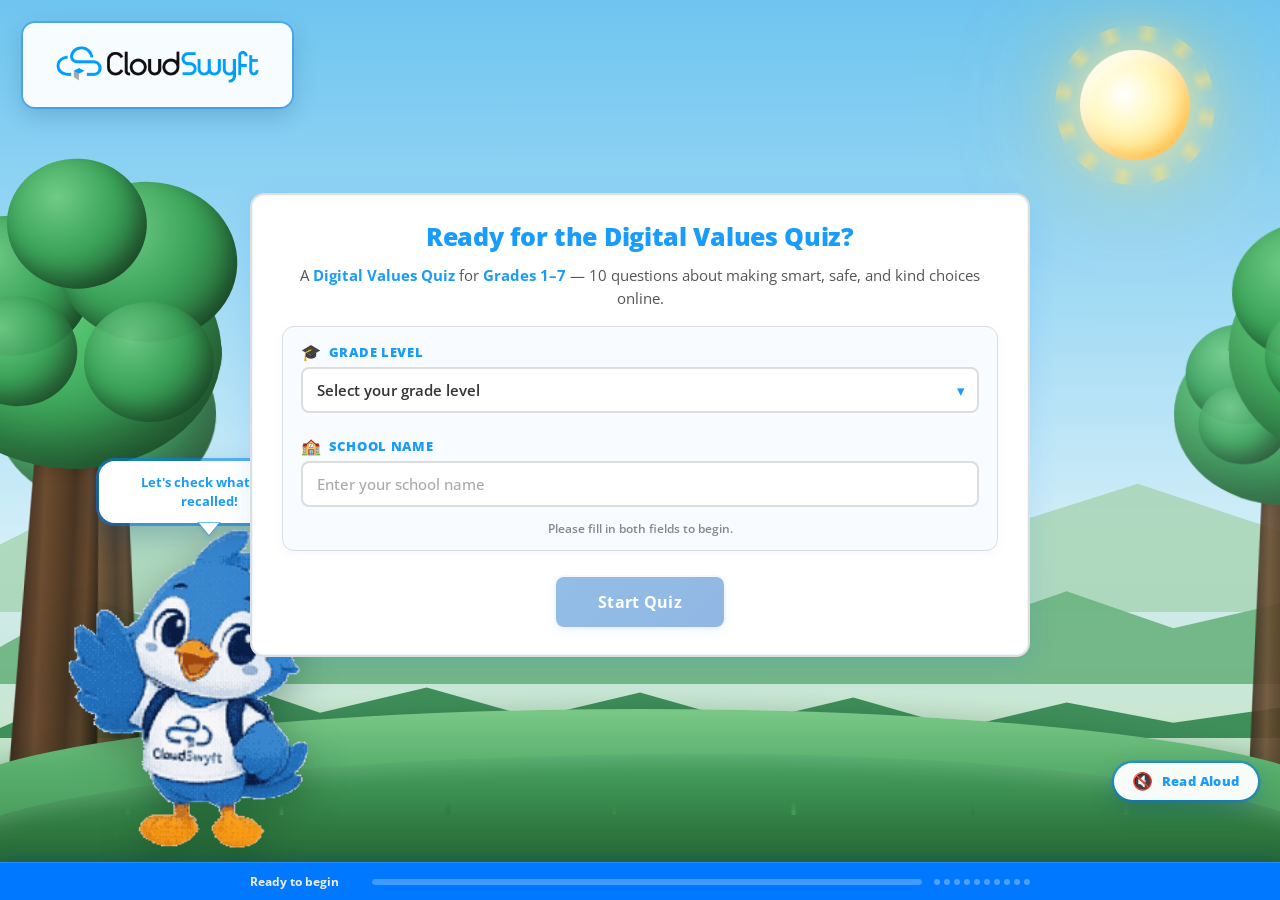
==== commit af3f4c8c: "Add files via upload" ====
--- a/assessment/assessment.html
+++ b/assessment/assessment.html
@@ -9,18 +9,19 @@
   <title>Digital Values Quiz · Forest Adventure</title>
   <link href="https://fonts.googleapis.com/css2?family=Open+Sans:wght@400;600;700;800&display=swap" rel="stylesheet">
   <link rel="stylesheet" href="assessment-style.css">
+  <link rel="stylesheet" href="../shared/tts-style.css">
 </head>
 <body>
 
   <!-- ============================================== -->
-  <!-- CLOUDSWYFT LOGO (top-left)                     -->
-  <!-- ============================================== -->
-  <a href="../index.html" class="brand-logo" aria-label="CloudSwyft Home">
+  <!-- CLOUDSWYFT LOGO (top-left)                      -->
+  <!-- ============================================== -->
+  <div class="brand-logo" aria-label="CloudSwyft">
     <img src="../logo.png" alt="CloudSwyft" class="brand-logo-img" />
-  </a>
-
-  <!-- ============================================== -->
-  <!-- FOREST SCENE BACKGROUND (unchanged)             -->
+  </div>
+
+  <!-- ============================================== -->
+  <!-- FOREST SCENE BACKGROUND                         -->
   <!-- ============================================== -->
   <div class="sky" aria-hidden="true">
     <div class="sun">
@@ -114,10 +115,9 @@
   </div>
 
   <!-- ============================================== -->
-  <!-- MASCOTS (unchanged)                             -->
+  <!-- MASCOTS                                         -->
   <!-- ============================================== -->
   <div class="mascot-stage" aria-hidden="true">
-
     <div class="mascot-container mascot-waving visible" id="mascotWaving">
       <div class="mascot-speech-bubble" id="wavingBubble">
         <span class="bubble-text" id="wavingBubbleText">Let's check what you recalled!</span>
@@ -135,7 +135,6 @@
       </div>
       <img src="images/mascot_answering.gif" alt="" class="mascot-img" />
     </div>
-
   </div>
 
   <!-- ============================================== -->
@@ -143,9 +142,7 @@
   <!-- ============================================== -->
   <div class="assessment-wrapper">
 
-    <!-- ============================================== -->
-    <!-- WELCOME / LEARNER INFO SCREEN                   -->
-    <!-- ============================================== -->
+    <!-- WELCOME / LEARNER INFO SCREEN -->
     <div class="page active" id="page-welcome">
       <div class="instruction-card">
         <h1>Ready for the Digital Values Quiz?</h1>
@@ -155,9 +152,7 @@
           10 questions about making smart, safe, and kind choices online.
         </p>
 
-        <!-- ============================================== -->
-        <!-- LEARNER INFO FORM                              -->
-        <!-- ============================================== -->
+        <!-- LEARNER INFO FORM -->
         <div class="learner-form" id="learnerForm">
 
           <div class="form-field">
@@ -235,9 +230,7 @@
     </div>
   </div>
 
-  <!-- ============================================== -->
-  <!-- CONFIRM FINISH MODAL                            -->
-  <!-- ============================================== -->
+  <!-- CONFIRM FINISH MODAL -->
   <div class="result-modal" id="confirmModal">
     <div class="result-box confirm-box">
       <div class="confirm-icon" aria-hidden="true">⚠️</div>
@@ -258,9 +251,7 @@
     </div>
   </div>
 
-  <!-- ============================================== -->
-  <!-- RESULT MODAL                                    -->
-  <!-- ============================================== -->
+  <!-- RESULT MODAL -->
   <div class="result-modal" id="resultModal">
     <div class="result-box">
       <div class="result-bird" id="resultBird">
@@ -279,6 +270,7 @@
   </div>
 
   <script src="../shared/questions.js"></script>
+  <script src="../shared/tts.js"></script>
   <script src="assessment.js"></script>
 </body>
 </html>
--- a/shared/tts-style.css
+++ b/shared/tts-style.css
@@ -0,0 +1,103 @@
+/* ==========================================================================
+   CloudSwyft — Shared TTS Toggle Styles
+   ========================================================================== */
+
+.tts-toggle {
+  position: fixed;
+  right: clamp(14px, 2.5vmin, 24px);
+  bottom: clamp(80px, 12vmin, 100px);
+  z-index: 300;
+  display: inline-flex;
+  align-items: center;
+  gap: 8px;
+  padding: 10px 18px;
+  border: none;
+  border-radius: 60px;
+  font-family: 'Open Sans', sans-serif;
+  font-size: 0.82rem;
+  font-weight: 800;
+  letter-spacing: 0.4px;
+  cursor: pointer;
+  color: #1A9CFC;
+  background: rgba(255, 255, 255, 0.96);
+  backdrop-filter: blur(10px);
+  -webkit-backdrop-filter: blur(10px);
+  box-shadow:
+    0 8px 24px rgba(0, 60, 120, 0.28),
+    0 0 0 2.5px rgba(0, 133, 255, 0.55);
+  transition: transform 0.2s ease, box-shadow 0.2s ease, background 0.2s ease, color 0.2s ease;
+}
+
+.tts-toggle:hover {
+  transform: translateY(-2px);
+  box-shadow:
+    0 12px 32px rgba(0, 60, 120, 0.35),
+    0 0 0 3px rgba(0, 133, 255, 0.7);
+}
+
+.tts-toggle:active { transform: scale(0.97); }
+
+.tts-toggle.tts-on {
+  background: linear-gradient(135deg, #0085ff, #0078ff);
+  color: #ffffff;
+  box-shadow:
+    0 10px 28px rgba(0, 120, 255, 0.5),
+    0 0 0 3px rgba(0, 133, 255, 0.35);
+}
+
+.tts-toggle.tts-speaking .tts-icon {
+  animation: ttsPulse 1s ease-in-out infinite;
+}
+
+@keyframes ttsPulse {
+  0%, 100% { transform: scale(1); }
+  50%      { transform: scale(1.25); }
+}
+
+.tts-icon {
+  font-size: 1.05rem;
+  line-height: 1;
+  display: inline-block;
+}
+
+.tts-label { line-height: 1; }
+
+/* Highlight the element currently being read (Optional Enhancement B) */
+.tts-highlight {
+  outline: 3px solid rgba(26, 156, 252, 0.55);
+  outline-offset: 4px;
+  border-radius: 10px;
+  transition: outline 0.2s ease, background 0.2s ease;
+  background: rgba(26, 156, 252, 0.08);
+}
+
+/* Mobile adjustments */
+@media (max-width: 700px) {
+  .tts-toggle {
+    right: 12px;
+    bottom: 86px;
+    padding: 9px 14px;
+    font-size: 0.74rem;
+    gap: 6px;
+  }
+  .tts-icon { font-size: 0.95rem; }
+}
+
+@media (max-width: 480px) {
+  .tts-toggle {
+    right: 10px;
+    bottom: 82px;
+    padding: 8px 12px;
+    font-size: 0.7rem;
+  }
+  .tts-label { display: none; }
+  .tts-toggle { padding: 10px 12px; }
+}
+
+@media (prefers-reduced-motion: reduce) {
+  .tts-toggle,
+  .tts-toggle.tts-speaking .tts-icon {
+    transition: none !important;
+    animation: none !important;
+  }
+}
